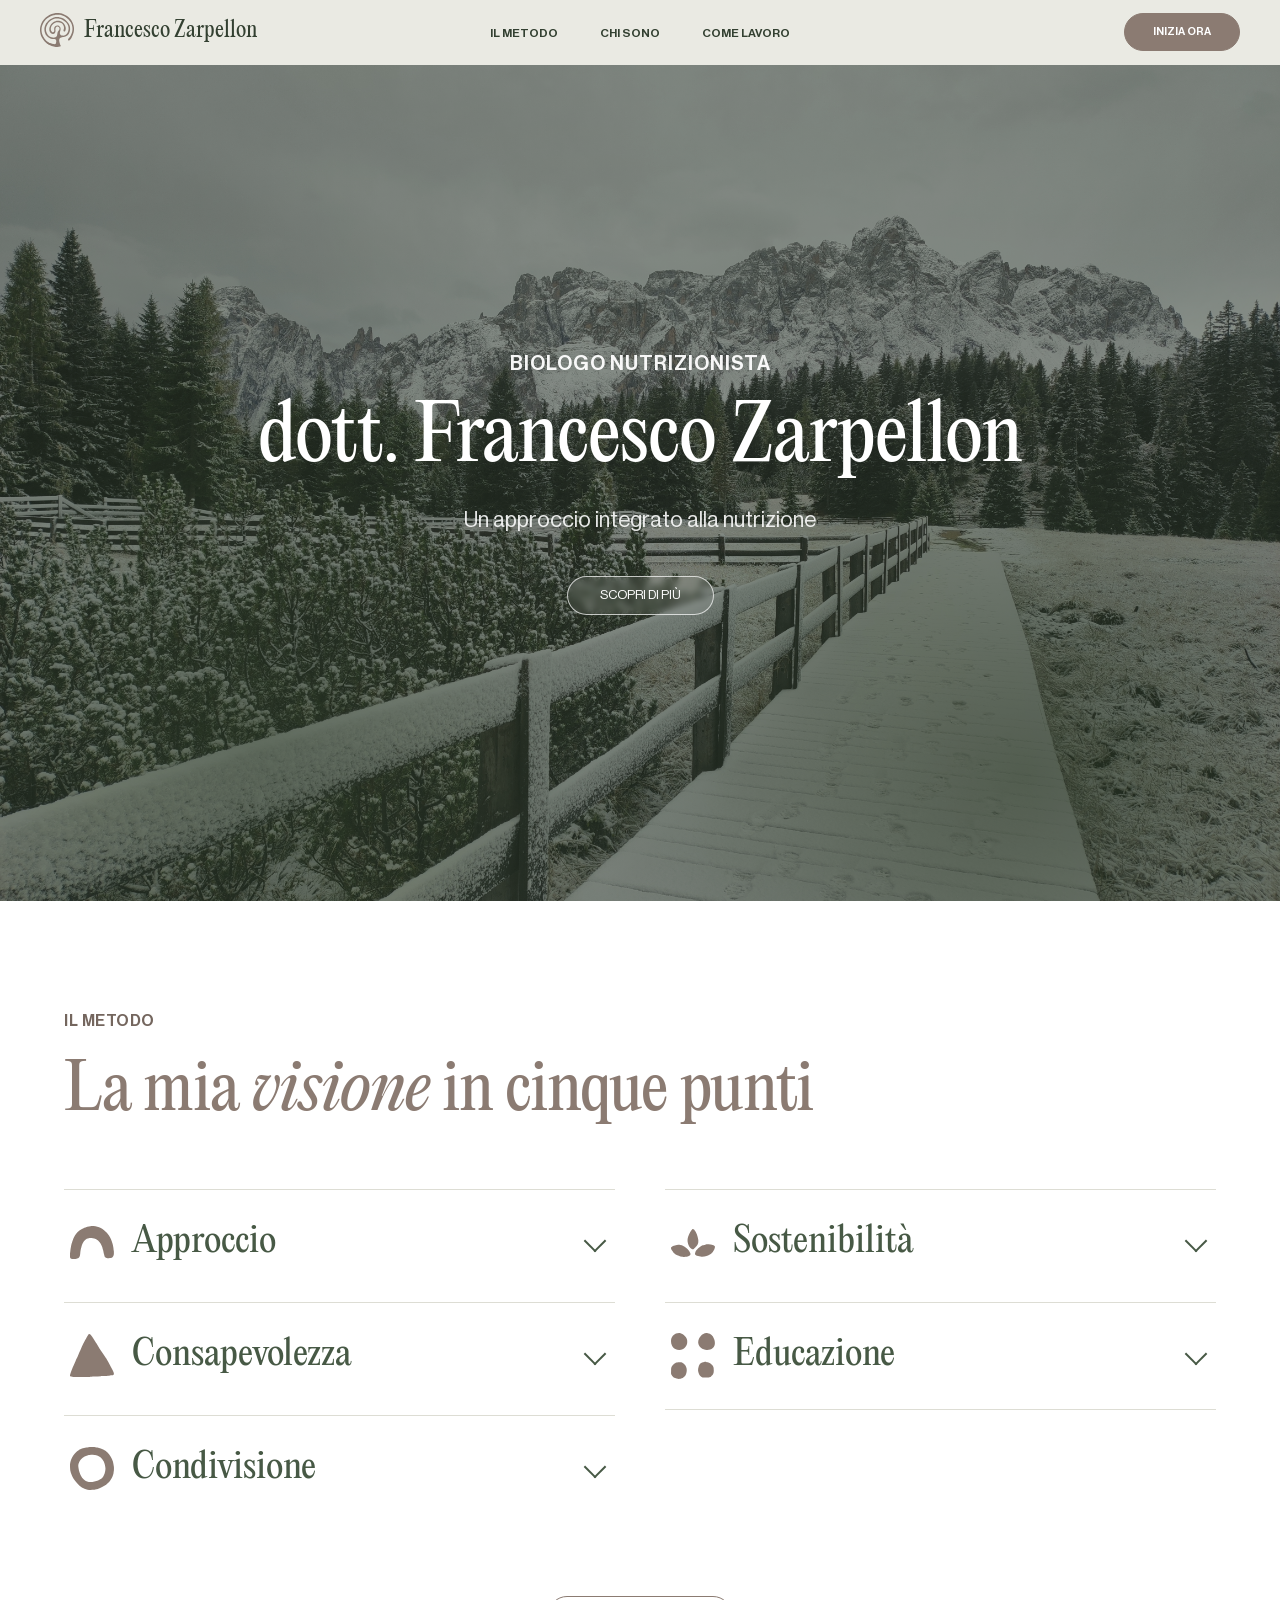
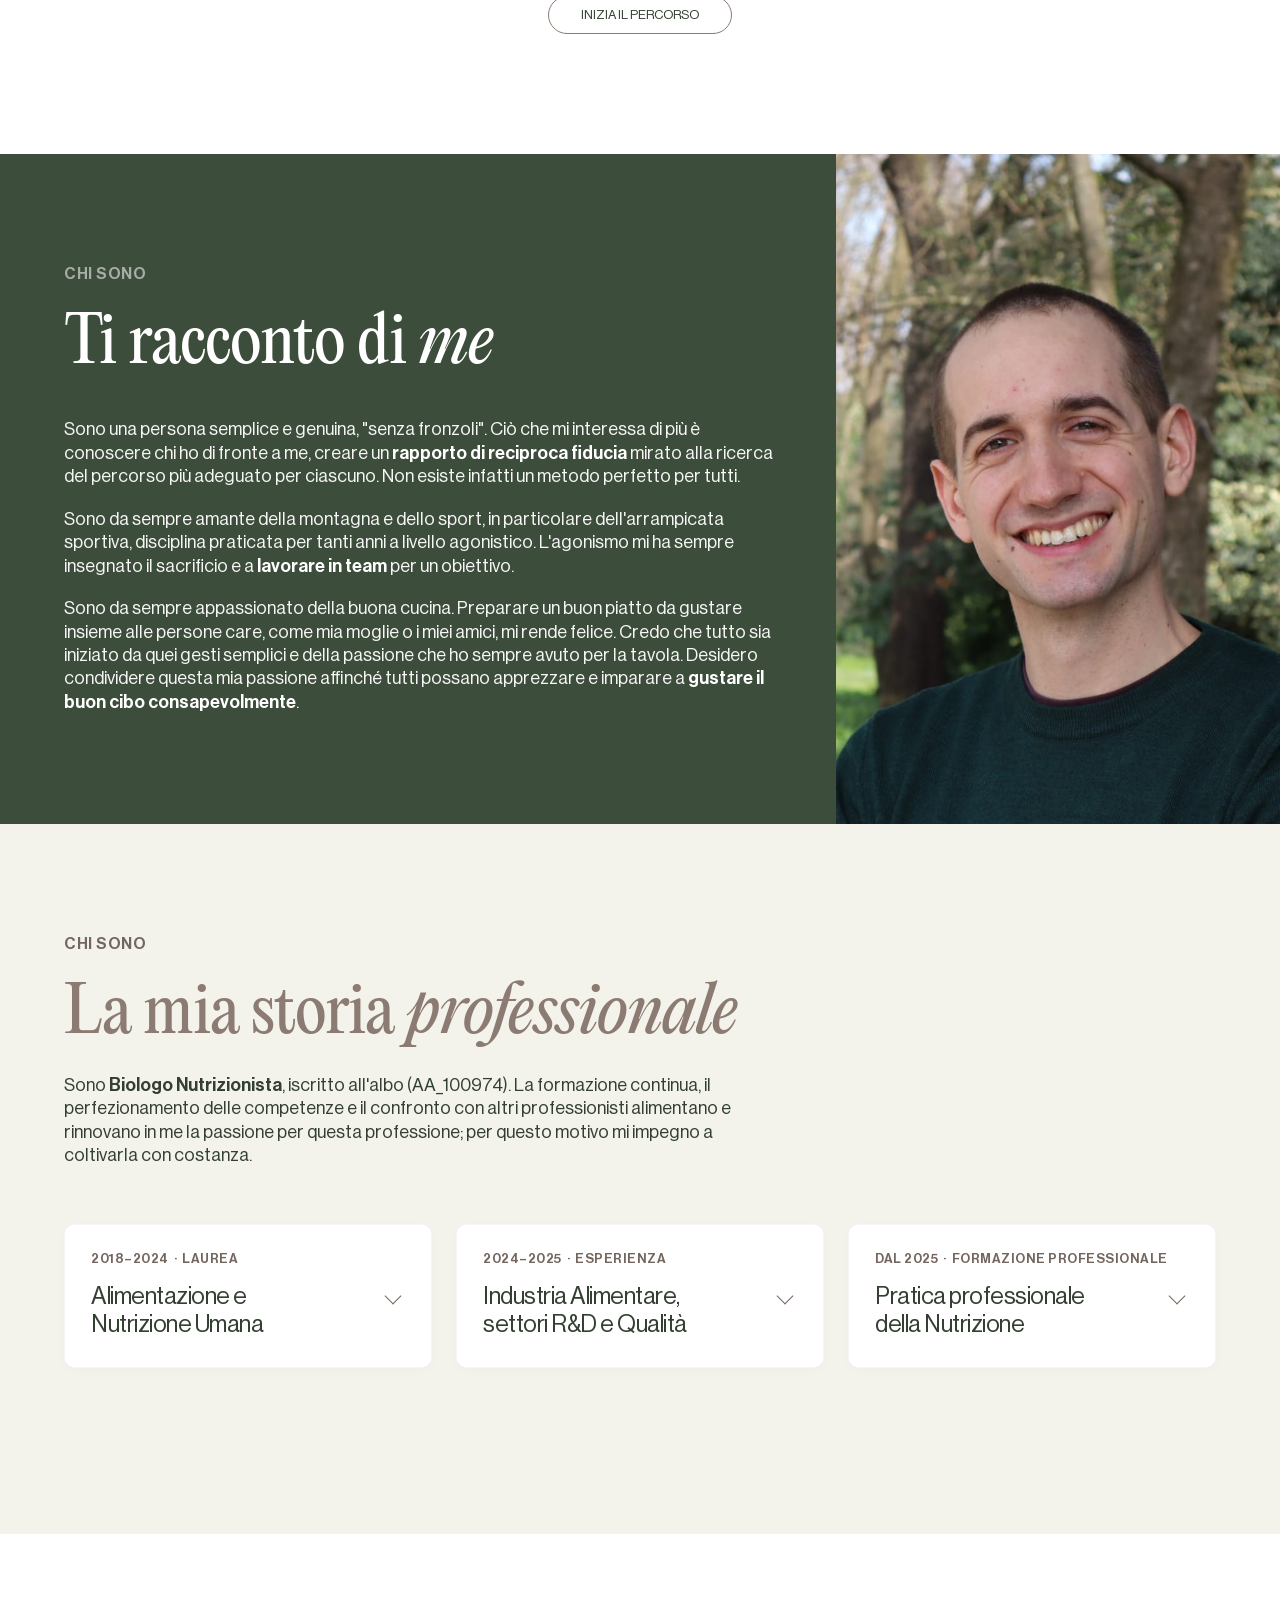
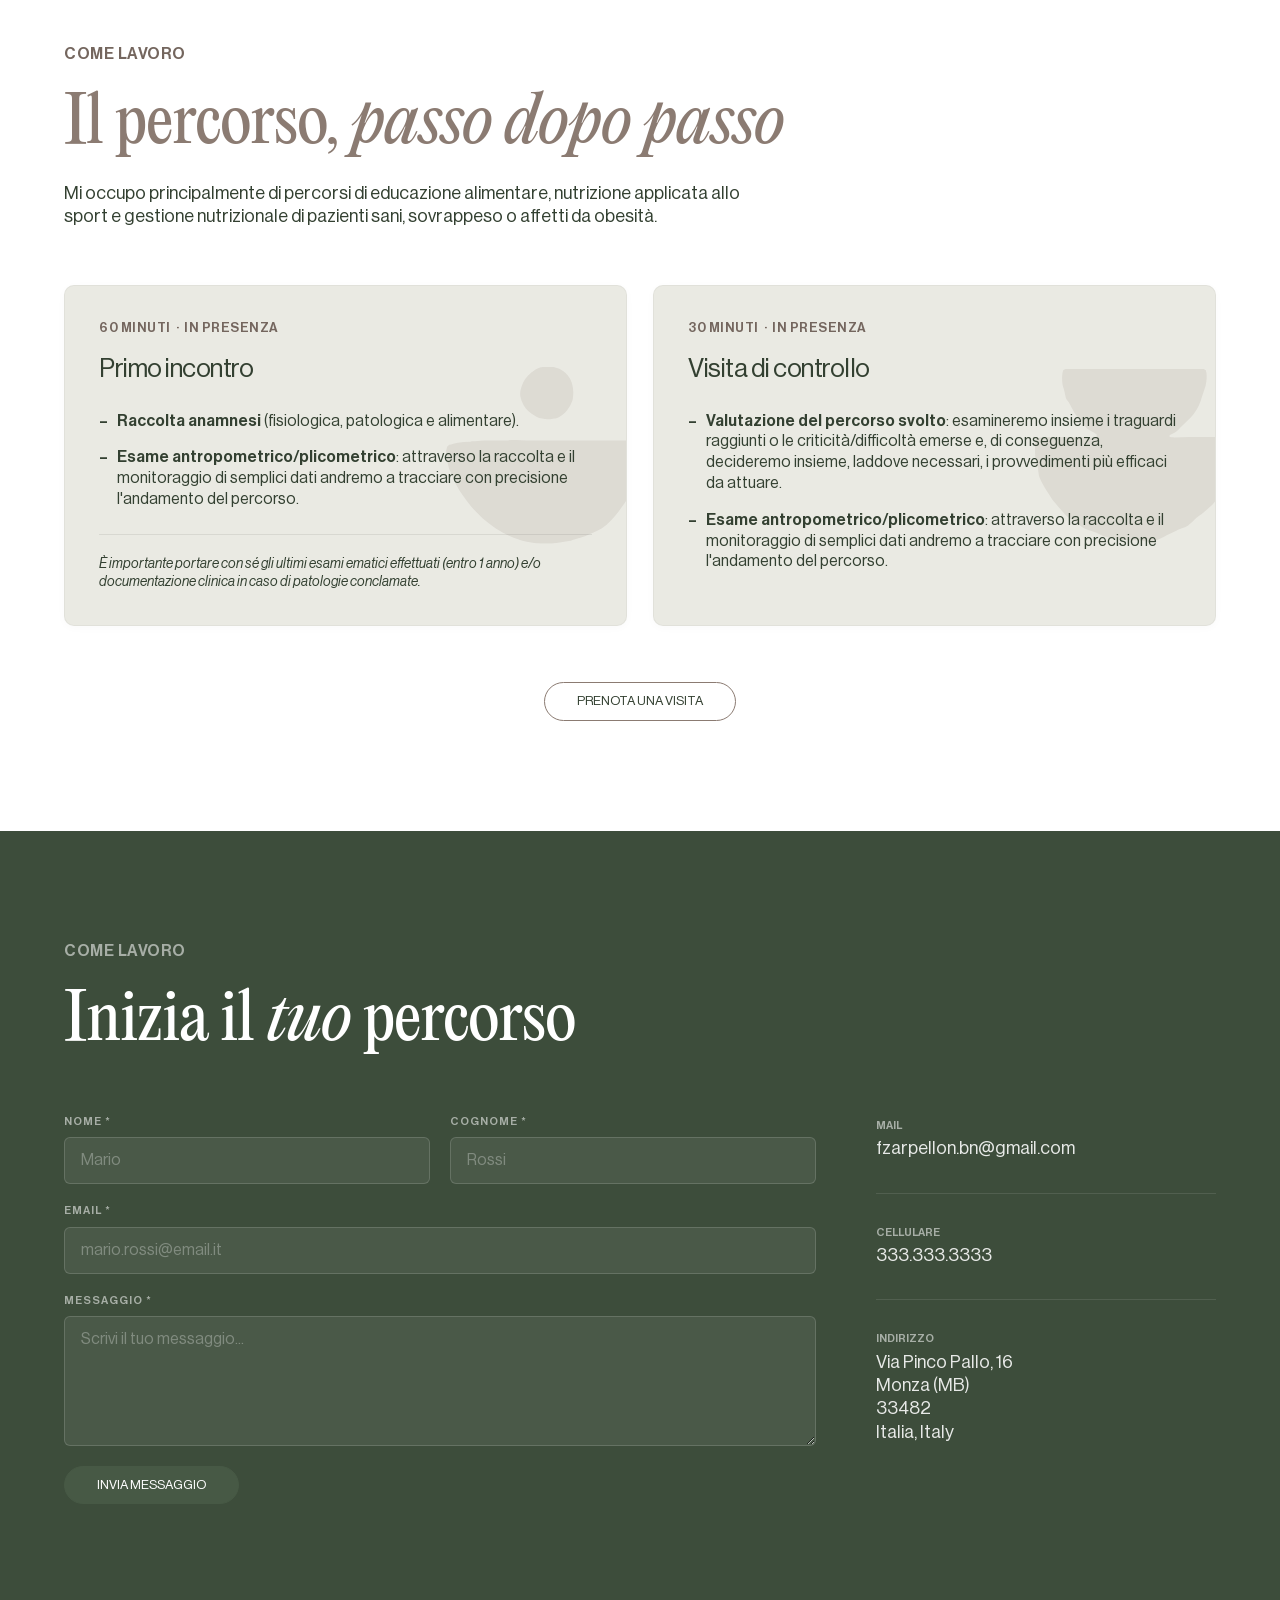
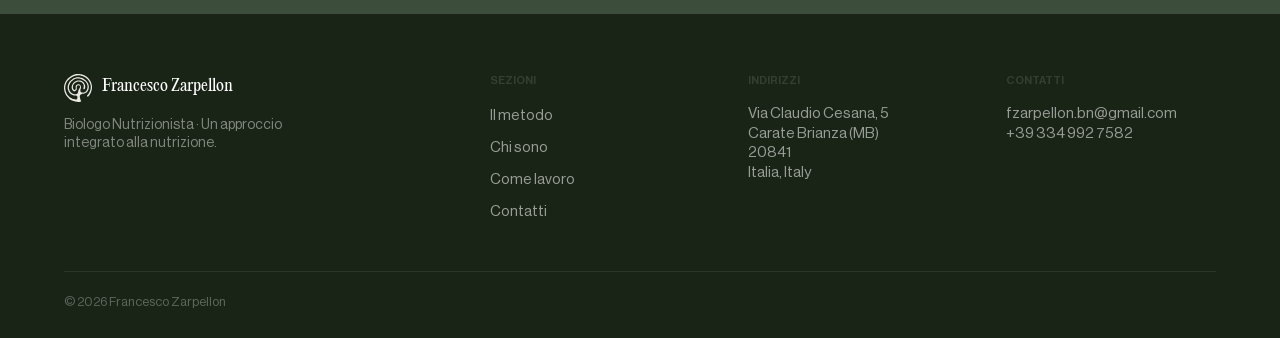
==== index.html @ 3908c5a4 "Add files via upload" ====
<!DOCTYPE html>
<html lang="it">
<head>
  <meta charset="UTF-8" />
  <meta name="viewport" content="width=device-width, initial-scale=1.0" />
  <title>Francesco Zarpellon – Biologo Nutrizionista</title>
  <link rel="stylesheet" href="style.css" />
</head>
<body>

  <!-- NAVBAR -->
  <nav id="navbar">
    <div class="nav-inner">
      <a href="#hero" class="nav-logo" aria-label="Homepage">
      <img src="icons/logo_taupe.svg" alt="Logo Francesco Zarpellon" class="logo-img">

      <span>Francesco Zarpellon</span>
    </a>

      <ul class="nav-links" role="list">
        <li><a href="#il-metodo">Il Metodo</a></li>
        <li><a href="#chi-sono-me">Chi Sono</a></li>
        <li><a href="#come-lavoro-percorso">Come Lavoro</a></li>
      </ul>

      <a href="#contatti" class="nav-cta">Inizia Ora</a>

      <button class="hamburger" id="hamburger" aria-label="Menu" aria-expanded="false">
        <span></span><span></span><span></span>
      </button>
    </div>
  </nav>

  <!-- MOBILE MENU -->
  <div class="nav-mobile" id="nav-mobile" role="navigation" aria-label="Menu mobile">
    <a href="#il-metodo">Il Metodo</a>
    <a href="#chi-sono-me">Chi Sono</a>
    <a href="#come-lavoro-percorso">Come Lavoro</a>
    <a href="#contatti" class="btn btn-filled">Inizia Ora</a>
  </div>

  <!-- HERO -->
  <section id="hero">
    <div class="hero-content">
      <span class="hero-label">Biologo Nutrizionista</span>
      <h1 class="hero-title">dott. Francesco Zarpellon</h1>
      <p class="hero-subtitle">
        Un approccio integrato alla nutrizione
      </p>
      <a href="#il-metodo" class="btn btn-outline-light">Scopri di più</a>
    </div>
  </section>

  <!-- IL METODO -->
  <section id="il-metodo">
    <div class="container">
      <div class="metodo-header fade-in">
        <span class="section-label">Il Metodo</span>
        <h2>La mia <em>visione</em> in cinque punti</h2>
      </div>

      <div class="metodo-list">

        <div class="metodo-item fade-in">
          <button type="button" class="metodo-toggle" aria-expanded="false">
            <span class="metodo-icon-wrap">
              <img src="icons/APPROCCIO.svg" alt="" class="metodo-icon" />
            </span>
            <span class="metodo-term">Approccio</span>
            <span class="chevron" aria-hidden="true"></span>
          </button>
          <div class="metodo-content">
            <p class="metodo-desc">
              Il mio approccio tende anzitutto alla conoscenza della persona nella sua interezza mediante un ascolto empatico. <strong>Ognuno di noi infatti è unico</strong>: le nostre abitudini alimentari sono frutto dell'interazione tra la nostra genetica e il contesto familiare, sociale e lavorativo in cui siamo inseriti. <strong>Un approccio olistico</strong>, dunque che considera la persona nella sua interezza, risulta, a mio parere, il più fruttuoso.
            </p>
          </div>
        </div>

        <div class="metodo-item fade-in">
          <button type="button" class="metodo-toggle" aria-expanded="false">
            <span class="metodo-icon-wrap">
              <img src="icons/CONSAPEVOLEZZA.svg" alt="" class="metodo-icon" />
            </span>
            <span class="metodo-term">Consapevolezza</span>
            <span class="chevron" aria-hidden="true"></span>
          </button>
          <div class="metodo-content">
            <p class="metodo-desc">
              È fondamentale acquisire piena consapevolezza della propria condizione, che non sempre appare immediatamente chiara o facilmente comprensibile. Riconoscere la tua <strong>reale necessità</strong> rappresenterà il primo passo indispensabile su cui costruire, assieme, un percorso personalizzato orientato al tuo benessere.
            </p>
          </div>
        </div>

        <div class="metodo-item fade-in">
          <button type="button" class="metodo-toggle" aria-expanded="false">
            <span class="metodo-icon-wrap">
              <img src="icons/CONDIVISIONE.svg" alt="" class="metodo-icon" />
            </span>
            <span class="metodo-term">Condivisione</span>
            <span class="chevron" aria-hidden="true"></span>
          </button>
          <div class="metodo-content">
            <p class="metodo-desc">
              Importante è condividere insieme i passi da intraprendere nel percorso al fine di raggiungere l'obiettivo, che non si misura ma si chiede pena o peso, ma sul raggiungimento di uno <strong>stato di equilibrio e di benessere generale</strong>. Si condivide insieme ogni singolo passo: soddisfazioni, critiche, insicurezze. Tale condivisione è fondamentale affinché il percorso possa essere un reale strumento di cambiamento.
            </p>
          </div>
        </div>

        <div class="metodo-item fade-in">
          <button type="button" class="metodo-toggle" aria-expanded="false">
            <span class="metodo-icon-wrap">
              <img src="icons/SOSTENIBILITA.svg" alt="" class="metodo-icon" />
            </span>
            <span class="metodo-term">Sostenibilità</span>
            <span class="chevron" aria-hidden="true"></span>
          </button>
          <div class="metodo-content">
            <p class="metodo-desc">
              Ogni persona ha la sua storia, la sua genetica, le sue attitudini e il suo contesto sociale. Per questa ragione ogni percorso di cambiamento, che inevitabilmente necessita di una certa dose di impegno, per poter essere <strong>durevole nel tempo</strong>, dev'essere "ad personam".
            </p>
          </div>
        </div>

        <div class="metodo-item fade-in">
          <button type="button" class="metodo-toggle" aria-expanded="false">
            <span class="metodo-icon-wrap">
              <img src="icons/EDUCAZIONE.svg" alt="" class="metodo-icon" />
            </span>
            <span class="metodo-term">Educazione</span>
            <span class="chevron" aria-hidden="true"></span>
          </button>
          <div class="metodo-content">
            <p class="metodo-desc">
              A mio avviso, l'aspetto più importante. L'obiettivo resta sempre quello di renderti <strong>autonomo e consapevole</strong> della tua alimentazione, di conferirti una conoscenza e una consapevolezza più ampia possibile degli alimenti. E permettermi di dire, anche di renderti contento di gustare del buon cibo a tavola coi tuoi cari, consapevole che non esistono cibi "buoni o cattivi", perché innanzi tutto <strong>mangiare è un piacere</strong>!
            </p>
          </div>
        </div>

      </div>

      <div class="metodo-cta fade-in">
        <a href="#contatti" class="btn btn-outline-dark">Inizia il percorso</a>
      </div>
    </div>
  </section>

  <!-- CHI SONO - TI RACCONTO DI ME -->
  <section id="chi-sono-me">
  <div class="container">
    <div class="chisono-grid">
      <div class="chisono-text fade-in">
        <span class="section-label section-label--light">Chi Sono</span>
        <h2 class="light">Ti racconto di <em>me</em></h2>
        <p>Sono una persona semplice e genuina, "senza fronzoli". Ciò che mi interessa di più è conoscere chi ho di fronte a me, creare un <strong>rapporto di reciproca fiducia</strong> mirato alla ricerca del percorso più adeguato per ciascuno. Non esiste infatti un metodo perfetto per tutti.</p>
        <p>Sono da sempre amante della montagna e dello sport, in particolare dell'arrampicata sportiva, disciplina praticata per tanti anni a livello agonistico. L'agonismo mi ha sempre insegnato il sacrificio e a <strong>lavorare in team</strong> per un obiettivo.</p>
        <p>Sono da sempre appassionato della buona cucina. Preparare un buon piatto da gustare insieme alle persone care, come mia moglie o i miei amici, mi rende felice. Credo che tutto sia iniziato da quei gesti semplici e della passione che ho sempre avuto per la tavola. Desidero condividere questa mia passione affinché tutti possano apprezzare e imparare a <strong>gustare il buon cibo consapevolmente</strong>.</p>
      </div>
      
      <div class="chisono-photo fade-in">
        <img src="images/profilo.jpeg" alt="Francesco Zarpellon">
      </div>
    </div>
  </div>
</section>


  <!-- CHI SONO - LA MIA STORIA PROFESSIONALE -->
  <section id="chi-sono-storia">
    <div class="container">
      <div class="storia-header fade-in">
        <span class="section-label">Chi Sono</span>
        <h2>La mia storia <em>professionale</em></h2>
      </div>
      <p class="storia-intro fade-in">
        Sono <strong>Biologo Nutrizionista</strong>, iscritto all'albo (AA_100974). La formazione continua, il perfezionamento delle competenze e il confronto con altri professionisti alimentano e rinnovano in me la passione per questa professione; per questo motivo mi impegno a coltivarla con costanza.
      </p>

      <div class="storia-cards">

        <div class="storia-card fade-in">
          <div class="card-period">2018–2024 &nbsp;·&nbsp; Laurea</div>
          <button type="button" class="card-toggle" aria-expanded="false">
            <span class="card-title">Alimentazione e<br>Nutrizione Umana</span>
            <span class="chevron" aria-hidden="true"></span>
          </button>
          <div class="card-content">
            <p class="card-body">Grazie al percorso universitario ho potuto approfondire la gestione e la cura di pazienti affetti da obesità severa, con un focus particolare sulla <strong>dieta chetogenica</strong> e sulla <strong>dieta mediterranea</strong>, maturando una solida base scientifica nel campo della nutrizione clinica.</p>
          </div>
        </div>

        <div class="storia-card fade-in">
          <div class="card-period">2024–2025 &nbsp;·&nbsp; Esperienza</div>
          <button type="button" class="card-toggle" aria-expanded="false">
            <span class="card-title">Industria Alimentare,<br>settori R&amp;D e Qualità</span>
            <span class="chevron" aria-hidden="true"></span>
          </button>
          <div class="card-content">
            <p class="card-body">Questa esperienza mi ha permesso di sviluppare <strong>competenze trasversali</strong> e <strong>soft skills</strong>, ma anche di realizzare quanto la <em>Nutrizione</em>, oggetto dei miei anni di studio, abbia suscitato in me un fascino che nessun'altra professione ha mai eguagliato.</p>
          </div>
        </div>

        <div class="storia-card fade-in">
          <div class="card-period">Dal 2025 &nbsp;·&nbsp; Formazione professionale</div>
          <button type="button" class="card-toggle" aria-expanded="false">
            <span class="card-title">Pratica professionale<br>della Nutrizione</span>
            <span class="chevron" aria-hidden="true"></span>
          </button>
          <div class="card-content">
            <p class="card-body">Per consolidare le mie conoscenze ho intrapreso uno stage formativo presso il <strong>centro medico <em>PerLa Cura</em></strong> (Brugherio) e, parallelamente, ho frequentato il <strong>33° corso della Scuola di Nutrizione Salernitana</strong>.</p>
          </div>
        </div>

      </div>

    </div>
  </section>


  <!-- COME LAVORO - IL PERCORSO -->
  <section id="come-lavoro-percorso">
    <div class="container">
      <div class="percorso-header fade-in">
        <span class="section-label">Come Lavoro</span>
        <h2>Il percorso, <em>passo dopo passo</em></h2>
      </div>
      <p class="percorso-intro fade-in">
        Mi occupo principalmente di percorsi di educazione alimentare, nutrizione applicata allo sport e gestione nutrizionale di pazienti sani, sovrappeso o affetti da obesità.
      </p>

      <div class="percorso-cards">

        <div class="percorso-card fade-in">
          <img src="icons/PRIMO INCONTRO.svg" alt="" class="percorso-shape" aria-hidden="true" />
          <div class="percorso-card-label">60 Minuti &nbsp;·&nbsp; In presenza</div>
          <h3>Primo incontro</h3>
          <ul>
            <li><strong>Raccolta anamnesi</strong> (fisiologica, patologica e alimentare).</li>
            <li><strong>Esame antropometrico/plicometrico</strong>: attraverso la raccolta e il monitoraggio di semplici dati andremo a tracciare con precisione l'andamento del percorso.</li>
          </ul>
          <p class="card-note">
            È importante portare con sé gli ultimi esami ematici effettuati (entro 1 anno) e/o documentazione clinica in caso di patologie conclamate.
          </p>
        </div>

        <div class="percorso-card fade-in">
          <img src="icons/VISITA DI CONTROLLO.svg" alt="" class="percorso-shape" aria-hidden="true" />
          <div class="percorso-card-label">30 Minuti &nbsp;·&nbsp; In presenza</div>
          <h3>Visita di controllo</h3>
          <ul>
            <li><strong>Valutazione del percorso svolto</strong>: esamineremo insieme i traguardi raggiunti o le criticità/difficoltà emerse e, di conseguenza, decideremo insieme, laddove necessari, i provvedimenti più efficaci da attuare.</li>
            <li><strong>Esame antropometrico/plicometrico</strong>: attraverso la raccolta e il monitoraggio di semplici dati andremo a tracciare con precisione l'andamento del percorso.</li>
          </ul>
        </div>

      </div>

      <div class="percorso-cta fade-in">
        <a href="#contatti" class="btn btn-outline-dark">Prenota una visita</a>
      </div>
    </div>
  </section>


  <!-- COME LAVORO - INIZIA IL TUO PERCORSO -->
  <section id="contatti">
    <div class="container">
      <div class="contatti-header fade-in">
        <span class="section-label section-label--light">Come Lavoro</span>
        <h2 class="light">Inizia il <em>tuo</em> percorso</h2>
      </div>

      <div class="contatti-grid">

        <!-- Form -->
        <div class="fade-in">
          <form id="contact-form" novalidate>
            <div class="form-row">
              <div class="form-group">
                <label for="nome">Nome *</label>
                <input type="text" id="nome" name="nome" placeholder="Mario" required />
              </div>
              <div class="form-group">
                <label for="cognome">Cognome *</label>
                <input type="text" id="cognome" name="cognome" placeholder="Rossi" required />
              </div>
            </div>
            <div class="form-group">
              <label for="email">Email *</label>
              <input type="email" id="email" name="email" placeholder="mario.rossi@email.it" required />
            </div>
            <div class="form-group">
              <label for="messaggio">Messaggio *</label>
              <textarea id="messaggio" name="messaggio" placeholder="Scrivi il tuo messaggio..." required></textarea>
            </div>
            <button type="submit" class="btn btn-green-light">Invia messaggio</button>
            <div class="form-feedback" id="form-feedback" role="alert" aria-live="polite"></div>
          </form>
        </div>

        <!-- Contact info -->
        <div class="contatti-info fade-in">
          <div class="contact-item">
            <span class="contact-label">Mail</span>
            <a href="mailto:fzarpellon.bn@gmail.com" class="contact-value">fzarpellon.bn@gmail.com</a>
          </div>
          <div class="contact-item">
            <span class="contact-label">Cellulare</span>
            <a href="tel:+39333333333" class="contact-value">333.333.3333</a>
          </div>
          <div class="contact-item">
            <span class="contact-label">Indirizzo</span>
            <span class="contact-value">
              Via Pinco Pallo, 16<br>
              Monza (MB)<br>
              33482<br>
              Italia, Italy
            </span>
          </div>
        </div>

      </div>
    </div>
  </section>


  <!-- FOOTER -->
  <footer>
    <div class="container">
      <div class="footer-grid">

        <div class="footer-brand">
          <div class="footer-logo">
            <img src="icons/logo_cream.svg" alt="Logo Francesco Zarpellon" class="logo-img-footer">
            <span>Francesco Zarpellon</span>
          </div>
          <p class="footer-tagline">Biologo Nutrizionista · Un approccio integrato alla nutrizione.</p>
        </div>

        <div class="footer-col">
          <h4>Sezioni</h4>
          <ul>
            <li><a href="#il-metodo">Il metodo</a></li>
            <li><a href="#chi-sono-me">Chi sono</a></li>
            <li><a href="#come-lavoro-percorso">Come lavoro</a></li>
            <li><a href="#contatti">Contatti</a></li>
          </ul>
        </div>

        <div class="footer-col">
          <h4>Indirizzi</h4>
          <p>Via Claudio Cesana, 5<br>Carate Brianza (MB)<br>20841<br>Italia, Italy</p>
        </div>

        <div class="footer-col">
          <h4>Contatti</h4>
          <p>
            <a href="mailto:fzarpellon.bn@gmail.com">fzarpellon.bn@gmail.com</a><br>
            +39 334 992 7582
          </p>
        </div>

      </div>

      <div class="footer-bottom">
        <p>&copy; 2026 Francesco Zarpellon</p>
      </div>
    </div>
  </footer>

  <script src="script.js"></script>
</body>
</html>
---- style.css ----
/* RESET E VARIABILI */
*, *::before, *::after { box-sizing: border-box; margin: 0; padding: 0; }

/* FONT */

/* PP Editorial New */
@font-face {
  font-family: 'PP Editorial New';
  src: url('fonts/PPEditorial New Regular.woff2') format('woff2');
  font-weight: 400;
  font-style: normal;
  font-display: swap;
}
@font-face {
  font-family: 'PP Editorial New';
  src: url('fonts/PPEditorial New Italic.woff2') format('woff2');
  font-weight: 400;
  font-style: italic;
  font-display: swap;
}

/* Haas Grot Disp */
@font-face {
  font-family: 'Haas Grot';
  src: url('fonts/Haas Grot Disp 45 Light.woff2') format('woff2');
  font-weight: 300;
  font-style: normal;
  font-display: swap;
}
@font-face {
  font-family: 'Haas Grot';
  src: url('fonts/Haas Grot Disp 46 Light Italic.woff2') format('woff2');
  font-weight: 300;
  font-style: italic;
  font-display: swap;
}
@font-face {
  font-family: 'Haas Grot';
  src: url('fonts/Haas Grot Disp 55 Roman.woff2') format('woff2');
  font-weight: 400;
  font-style: normal;
  font-display: swap;
}
@font-face {
  font-family: 'Haas Grot';
  src: url('fonts/Haas Grot Disp 56 Italic.woff2') format('woff2');
  font-weight: 400;
  font-style: italic;
  font-display: swap;
}
@font-face {
  font-family: 'Haas Grot';
  src: url('fonts/Haas Grot Disp 65 Medium.woff2') format('woff2');
  font-weight: 500;
  font-style: normal;
  font-display: swap;
}
@font-face {
  font-family: 'Haas Grot';
  src: url('fonts/Haas Grot Disp 66 Medium Italic.woff2') format('woff2');
  font-weight: 500;
  font-style: italic;
  font-display: swap;
}

/* BLOCCO VARIABILI */
:root {
  /* Colori */
  --cream:       #EAEAE3;
  --cream-light: #F3F3EC;
  --cream-dark:  #DDDDD4;
  --taupe:       #8B7B72;
  --taupe-dark:  #74665E;
  --green:       #3D4D3B;
  --green-dark:  #334031;
  --green-light: #475945;

  /* Derivati */
  --white: #ffffff;
  --text: var(--green-dark);
  --text-muted: var(--taupe);
  --text-light: var(--taupe-dark);
  --border: var(--cream-dark);
  --radius: 6px;
  --radius-pill: 999px;
  --transition: 0.28s ease;
  
  /* FONT AGGIORNATI LOCALI */
  --serif: 'PP Editorial New', Georgia, serif;
  --sans: 'Haas Grot', Helvetica, Arial, sans-serif;
}

html { scroll-behavior: smooth; } /* La pagina scrolla dolcemente invece di saltare di scatto */

body {
  font-family: var(--sans);
  font-weight: 400; 
  color: var(--text);
  background: var(--cream);
  line-height: 1.3;
  font-size: 17px; 
  -webkit-font-smoothing: antialiased; /* Rende i font più puliti su Mac/iPhone */
}

strong, b {
  font-weight: 500; /* Richiama il Haas Grot 65 Medium */
}

img { display: block; max-width: 100%; }
a   { color: inherit; text-decoration: none; }
ul  { list-style: none; }
button { font-family: inherit; }

/* ETICHETTA SEZIONE */
.section-label {
  display: block;
  font-size: 16px; 
  font-weight: 500;
  letter-spacing: 0.5px; /* Kerning diminuito da 1.5px */
  text-transform: uppercase;
  color: var(--text-light);
  margin-bottom: 18px;
}
.section-label--light { color: rgba(255,255,255,0.55); }

h2 {
  font-family: var(--serif);
  font-size: clamp(2.8rem, 5vw, 4.5rem); /* Dimensione fluida e responsive */
  font-weight: 400;
  line-height: 1.3;
  color: var(--taupe);
  letter-spacing: -1px;
}
h2 em { font-style: italic; font-weight: 400; }
h2.light, h2.light em { color: var(--white); } /* cambia il colore in bianco (per le sezioni scure) */

h3 {
  font-family: var(--serif);
  font-size: 1.8rem;
  font-weight: 400;
}

p { margin-bottom: 1rem; }
p:last-child { margin-bottom: 0; }

/* BUTTONS */
.btn {
  display: inline-block;
  padding: 10px 32px; 
  font-family: var(--sans);
  font-size: 13px; 
  font-weight: 400; 
  letter-spacing: 0; 
  text-transform: uppercase;
  cursor: pointer;
  border-radius: var(--radius-pill);
  transition: background var(--transition), color var(--transition),
              border-color var(--transition), transform var(--transition),
              box-shadow var(--transition);
  border: 1px solid transparent;
  white-space: nowrap;
}

.btn-outline-light {
  background: rgba(255,255,255,0.08);
  color: var(--white);
  border-color: rgba(255,255,255,0.7);
  backdrop-filter: blur(3px);
}
.btn-outline-light:hover {
  background: var(--white);
  color: var(--green-dark);
  transform: translateY(-2px);
  box-shadow: 0 8px 22px rgba(0,0,0,0.3);
}

.btn-outline-dark {
  background: transparent;
  color: var(--text);
  border-color: var(--taupe);
}
.btn-outline-dark:hover {
  background: var(--taupe);
  color: var(--white);
  transform: translateY(-2px);
  box-shadow: 0 6px 18px rgba(138,115,85,0.3);
}

.btn-filled {
  background: var(--taupe);
  color: var(--white);
  border-color: var(--taupe);
}
.btn-filled:hover {
  background: var(--taupe-dark);
  border-color: var(--taupe-dark);
  transform: translateY(-2px);
  box-shadow: 0 6px 18px rgba(138,115,85,0.35);
}

.btn-green-light {
  background: var(--green-light);
  color: var(--white);
  border-color: var(--green-light);
}
.btn-green-light:hover {
  background: var(--dark-green);
  border-color: var(--dark-green);
  transform: translateY(-2px);
  box-shadow: 0 6px 18px rgba(37,51,38,0.4);
}

/* LAYOUT */
.container {
  max-width: 1200px; /* Aumentato da 1000px per restringere i margini laterali */
  margin: 0 auto;
  padding: 0 24px; /* Diminuito da 32px per avere meno margine anche su schermi più piccoli */
}

section { overflow: hidden; }
.center-x { text-align: center; }

/* FADE ANIMATION */
.fade-in {
  opacity: 0;
  transform: translateY(28px);
  transition: opacity 0.7s ease, transform 0.7s ease;
}
.fade-in.visible {
  opacity: 1;
  transform: translateY(0);
}

/* NAVBAR – on cream background */
#navbar {
  position: sticky;
  top: 0;
  z-index: 1000;
  background: var(--cream);
  transition: background var(--transition), box-shadow var(--transition);
  padding: 0 32px;
  border-bottom: 1px solid transparent;
}
#navbar.scrolled {
  background: rgba(234, 234, 227, 0.75); 

  backdrop-filter: blur(16px);
  -webkit-backdrop-filter: blur(16px); /* Fondamentale per farlo funzionare su Safari/iPhone */
  box-shadow: 0 4px 24px rgba(0, 0, 0, 0.06);
  
}

.nav-inner {
  max-width: 1200px; /* Deve essere identico al max-width di .container */
  margin: 0 auto;
  height: 64px;
  display: flex;
  align-items: center;
  justify-content: space-between;
  position: relative;
}

/* Ricordati di aggiornare anche il menu mobile, altrimenti si crea uno stacco */
.nav-mobile {
  display: none;
  position: fixed;
  top: 64px; 
  left: 0; right: 0;
  background: var(--cream);
  padding: 28px 32px 36px;
  flex-direction: column;
  gap: 20px;
  z-index: 999;
  box-shadow: 0 6px 18px rgba(0,0,0,0.08);
}

/* Logo */
.nav-logo {
  display: flex;
  align-items: center;
  gap: 10px;
  color: var(--text);
  transition: opacity var(--transition);
}
.nav-logo:hover { opacity: 0.75; }

.nav-logo .logo-img {
  height: 34px;
  width: auto;
  flex-shrink: 0;
  transform: translateY(-2px); 
}

.nav-logo span {
  font-family: var(--serif); 
  font-size: 1.3rem; 
  font-weight: 400; 
  letter-spacing: 0; 
  color: var(--text);
}

/* Nav links */
.nav-links {
  display: flex;
  align-items: center;
  gap: 42px;
  position: absolute; 
  left: 50%;          
  transform: translateX(-50%); 
}

.nav-links a {
  font-size: 12px;
  font-weight: 500;
  letter-spacing: 0; /* Kerning zero nella navbar */
  text-transform: uppercase;
  color: var(--text);
  position: relative;
  padding-bottom: 4px;
  transition: color var(--transition);
}
.nav-links a::after {
  content: '';
  position: absolute;
  bottom: 0; left: 0;
  width: 0; height: 1.5px;
  background: var(--green-light);
  transition: width var(--transition);
}
.nav-links a:hover,
.nav-links a.active { color: var(--green-light); }
.nav-links a:hover::after,
.nav-links a.active::after { width: 100%; }

/* Nav CTA */
.nav-cta {
  font-size: 11px;
  font-weight: 500;
  letter-spacing: 0; 
  text-transform: uppercase;
  color: var(--white);
  background: var(--taupe);
  padding: 11px 28px;
  border-radius: var(--radius-pill);
  border: 1px solid var(--taupe);
  transition: background var(--transition), transform var(--transition),
              box-shadow var(--transition);
}
.nav-cta:hover {
  background: var(--taupe-dark);
  border-color: var(--taupe-dark);
  transform: translateY(-1px);
  box-shadow: 0 4px 14px rgba(138,115,85,0.35);
}

/* Hamburger */
.hamburger {
  display: none;
  flex-direction: column;
  justify-content: center;
  gap: 5px;
  width: 30px; height: 30px;
  background: none;
  border: none;
  cursor: pointer;
  padding: 0;
}
.hamburger span {
  display: block;
  width: 100%; height: 2px;
  background: var(--text);
  border-radius: 2px;
  transition: transform var(--transition), opacity var(--transition);
}
.hamburger.open span:nth-child(1) { transform: translateY(7px) rotate(45deg); }
.hamburger.open span:nth-child(2) { opacity: 0; }
.hamburger.open span:nth-child(3) { transform: translateY(-7px) rotate(-45deg); }

/* Mobile menu */
.nav-mobile {
  display: none;
  position: fixed;
  top: 64px; left: 0; right: 0;
  background: var(--cream);
  padding: 28px 32px 36px;
  flex-direction: column;
  gap: 20px;
  z-index: 999;
  box-shadow: 0 6px 18px rgba(0,0,0,0.08);
}
.nav-mobile.open { display: flex; }
.nav-mobile a {
  font-size: 13px;
  font-weight: 500;
  letter-spacing: 0; 
  text-transform: uppercase;
  color: var(--text);
  padding: 10px 0;
  border-bottom: 1px solid rgba(0,0,0,0.08);
  transition: color var(--transition);
}
.nav-mobile a:hover { color: var(--green-light); }
.nav-mobile .btn { align-self: flex-start; margin-top: 8px;  padding: 12px 28px;}

/* HERO */
#hero {
  position: relative;
  min-height: calc(100vh - 64px);
  display: flex;
  align-items: center;
  justify-content: center;
  text-align: center;
  background-image: url('images/sfondo.jpg');
  background-size: cover;
  background-position: center;
  overflow: hidden;
}
#hero::before {
  content: '';
  position: absolute;
  inset: 0;
  background:
    radial-gradient(ellipse 80% 50% at 50% 20%, rgba(255,255,255,0.12) 0%, transparent 60%),
    radial-gradient(ellipse 50% 70% at 20% 80%, rgba(40,60,30,0.4) 0%, transparent 70%),
    radial-gradient(ellipse 50% 60% at 80% 85%, rgba(30,45,20,0.5) 0%, transparent 70%);
  z-index: 1;
}
#hero::after {
  content: '';
  position: absolute;
  inset: 0;
  background: rgba(51, 64, 49, 0.5); 
  z-index: 1;
}

.hero-content {
  position: relative;
  z-index: 2;
  padding: 0 24px;
  max-width: 1200px; /* Deve essere identico al max-width di .container */
}

.hero-label {
  display: block;
  font-size: 20px; 
  font-weight: 500;
  letter-spacing: 1px;
  text-transform: uppercase;
  color: var(--white);
  margin-bottom: 22px;
  opacity: 0.95;
}

.hero-title {
  font-family: var(--serif);
  font-size: clamp(3.5rem, 6vw, 6rem);
  font-weight: 400;
  color: var(--white);
  line-height: 1.05;
  margin-bottom: 26px;
  letter-spacing: -1px;
  white-space: nowrap; 
}
.hero-subtitle {
  max-width: 680px; /* Allargato da 520px per dare respiro al testo più grande */
  margin: 0 auto 42px;
  font-size: 22px; /* Ingrandito da 16px */
  font-weight: 400;
  line-height: 1.3; /* Ridotto leggermente (era 1.75) per bilanciare la nuova grandezza */
  color: rgba(255,255,255,0.88);
}

/*IL METODO */
#il-metodo {
  background: var(--white);
  padding: 110px 0 120px;
}
.metodo-header {
  margin-bottom: 56px;
}

.metodo-list {
  display: block; /* Rimuove la griglia */
  column-count: 2; /* Crea due colonne verticali e indipendenti */
  column-gap: 50px;
}

.metodo-item {
  display: inline-block; /* Previene che un blocco si spezzi a metà tra le due colonne */
  width: 100%;
  border-top: 1px solid var(--border);
  transition: border-color var(--transition);
}

.metodo-item:last-child {
  width: 100%;
  margin: 0;
  border-bottom: 1px solid var(--border);
}

.metodo-item:hover { border-top-color: var(--green-light-light); }

.metodo-toggle {
  width: 100%;
  display: grid;
  grid-template-columns: 44px 1fr auto;
  align-items: center;
  gap: 18px;
  padding: 30px 6px;
  background: none;
  border: none;
  cursor: pointer;
  text-align: left;
  color: var(--green-light);
  transition: color var(--transition);
}
.metodo-toggle:hover { color: var(--dark-green); }

.metodo-icon-wrap {
  width: 44px;
  height: 44px;
  display: flex;
  align-items: center;
  justify-content: center;
  flex-shrink: 0;
  background: transparent;
  border-radius: 4px;
}
.metodo-icon .metodo-icon {
  max-width: 100%;
  max-height: 100%;
  object-fit: contain;
}
.metodo-item:hover .metodo-icon { transform: scale(1.05); }

.metodo-term {
  font-family: var(--serif);
  font-size: 2.2rem; 
  font-weight: 400;
  line-height: 1.3;
  color: inherit;
}

.chevron {
  flex-shrink: 0;
  width: 16px; height: 16px;
  border-right: 2px solid currentColor;
  border-bottom: 2px solid currentColor;
  transform: rotate(45deg);
  transition: transform 0.35s ease;
  margin-right: 6px;
  margin-top: -4px;
}
.metodo-item.open .chevron,
.storia-card.open .chevron {
  transform: rotate(-135deg);
  margin-top: 4px;
}

.metodo-content {
  max-height: 0;
  overflow: hidden;
  transition: max-height 0.45s ease, padding 0.3s ease, opacity 0.3s ease;
  opacity: 0;
}
.metodo-item.open .metodo-content {
  max-height: 800px;
  padding-bottom: 30px;
  opacity: 1;
}

.metodo-desc {
  font-size: 16px; 
  line-height: 1.3;
  color: var(--text); /* Green Dark su chiaro */
  padding: 0 6px 0 68px; 
}
.metodo-desc strong { color: var(--text); font-weight: 500; }

.metodo-cta {
  margin-top: 68px;
  text-align: center;
}

/* CHI SONO – Ti racconto di me */
#chi-sono-me {
  background: var(--green);
  padding: 110px 0;
}
.chisono-grid {
  display: grid;
  grid-template-columns: 1.2fr 380px; /* Foto ristretta da 440px a 380px */
  gap: 60px; /* Distanza ridotta da 80px a 60px */
  align-items: center;
}

.chisono-text h2 { margin-bottom: 32px; color: var(--white); }
.chisono-text h2 em { color: var(--white); }
.chisono-text .section-label { color: rgba(255,255,255,0.55); }
.chisono-text p {
  font-size: 18px; /* Grande per massima leggibilità editoriale */
  line-height: 1.3;
  color: rgba(255,255,255,0.95); /* Bianco su scuro */
  margin-bottom: 1.2rem;
}
.chisono-text p:last-child { margin-bottom: 0; }
.chisono-text p strong { color: var(--white); font-weight: 500; }

.chisono-photo {
  position: relative;
}
.chisono-photo img,
.photo-placeholder {
  width: 100%;
  aspect-ratio: 4/5;
  object-fit: cover;
  border-radius: 4px;
  display: block;
}
.photo-placeholder {
  background: linear-gradient(145deg, #4a5c38, #2a3f22);
  display: flex;
  align-items: center;
  justify-content: center;
}
.photo-placeholder span {
  font-size: 13px;
  color: rgba(255,255,255,0.4);
  letter-spacing: 1px;
}

/* CHI SONO – La mia storia professionale (accordion cards) */
#chi-sono-storia {
  background: var(--cream-light);
  padding: 110px 0;
}

.full-width-section-hack {
  width: 100vw; /* Larghezza pari al 100% della finestra del browser */
  position: relative;
  left: 50%;
  right: 50%;
  margin-left: -50vw; /* Sposta a sinistra di metà della larghezza del browser */
  margin-right: -50vw; /* Sposta a destra di metà della larghezza del browser */
  
  /* Se il tuo container ha già un padding verticale, puoi toglierlo da qui.
     Se no, usa un padding interno per dare aria ai contenuti */
  padding-top: 60px; 
  padding-bottom: 60px;
}

.storia-header { margin-bottom: 18px; }
.storia-intro {
  max-width: 700px; 
  font-size: 18px; 
  color: var(--text); 
  line-height: 1.3;
  margin-bottom: 56px;
}
.storia-intro strong { color: var(--text); font-weight: 500; }

.storia-cards {
  display: grid;
  grid-template-columns: repeat(3, 1fr);
  gap: 24px;
  margin-bottom: 56px;
  align-items: start;
}
.storia-card {
  background: var(--white);
  border-radius: 10px;
  padding: 26px 26px 8px;
  border: 1px solid rgba(0,0,0,0.04);
  box-shadow: 0 2px 10px rgba(0,0,0,0.025);
  transition: transform var(--transition), box-shadow var(--transition);
}
.storia-card:hover {
  transform: translateY(-3px);
  box-shadow: 0 10px 28px rgba(42,53,32,0.09);
}

.card-period {
  font-size: 13px; 
  font-weight: 500;
  letter-spacing: 0.5px; 
  text-transform: uppercase;
  color: var(--text-light);
  margin-bottom: 14px;
}

.card-toggle {
  width: 100%;
  display: flex;
  align-items: flex-start;
  justify-content: space-between;
  gap: 14px;
  padding: 0 0 20px;
  background: none;
  border: none;
  cursor: pointer;
  text-align: left;
  color: var(--text);
  transition: color var(--transition);
}
.card-toggle:hover { color: var(--green-light); }
.card-toggle .card-title {
  font-family: var(--sans); 
  font-size: 24px; 
  font-weight: 400; 
  line-height: 1.2;
  color: inherit;
  letter-spacing: -0.5px; 
}
.card-toggle .chevron {
  width: 12px; height: 12px;
  margin-top: 8px;
  border-width: 1.8px;
  color: var(--text-light);
}

.card-content {
  max-height: 0;
  overflow: hidden;
  transition: max-height 0.45s ease, padding 0.3s ease, opacity 0.3s ease;
  opacity: 0;
}
.storia-card.open .card-content {
  max-height: 600px;
  padding-bottom: 22px;
  opacity: 1;
}
.card-body {
  font-size: 15px; 
  color: var(--text); /* Green Dark su chiaro */
  line-height: 1.3;
}
.card-body strong { color: var(--text); font-weight: 500; }
.card-body em { color: var(--green-light); font-style: italic; }

.storia-cta { text-align: center; }

/* COME LAVORO – Il percorso */
#come-lavoro-percorso {
  background: var(--white);
  padding: 110px 0;
}
.percorso-header { margin-bottom: 16px; }
.percorso-intro {
  max-width: 700px; 
  font-size: 18px; 
  color: var(--text); 
  line-height: 1.3;
  margin-bottom: 56px;
}

.percorso-cards {
  display: grid;
  grid-template-columns: 1fr 1fr;
  gap: 26px;
  margin-bottom: 56px;
}
.percorso-card {
  position: relative;
  background: var(--cream);
  border: 1px solid rgba(0,0,0,0.04);
  border-radius: 10px;
  padding: 34px 34px;
  box-shadow: 0 2px 10px rgba(0,0,0,0.025);
  overflow: hidden;
  transition: transform var(--transition), box-shadow var(--transition);
}
.percorso-card:hover {
  transform: translateY(-3px);
  box-shadow: 0 10px 28px rgba(42,53,32,0.09);
}

.percorso-shape {
  position: absolute;
  top: 50%;
  right: -20px;
  transform: translateY(-50%);
  width: 200px;
  height: auto;
  opacity: 0.55;
  pointer-events: none;
  z-index: 0;
}
.percorso-card > *:not(.percorso-shape) { position: relative; z-index: 1; }
.percorso-card-label {
  font-size: 13px; 
  font-weight: 500;
  letter-spacing: 0.5px; 
  text-transform: uppercase;
  color: var(--text-light);
  margin-bottom: 16px;
}
.percorso-card h3 { 
  font-family: var(--sans); 
  color: var(--text); 
  margin-bottom: 24px;
  font-size: 26px; 
  font-weight: 400;
  letter-spacing: -0.5px;
}
.percorso-card ul {
  list-style: none;
  display: flex;
  flex-direction: column;
  gap: 16px;
}
.percorso-card ul li {
  position: relative;
  padding-left: 18px;
  font-size: 16px; 
  color: var(--text); 
  line-height: 1.3;
}
.percorso-card ul li::before {
  content: '–';
  position: absolute;
  left: 0;
  color: var(--green-light-light);
  font-weight: 500;
}
.percorso-card .card-note {
  margin-top: 24px;
  padding-top: 20px;
  border-top: 1px solid rgba(0,0,0,0.08);
  font-size: 14px; 
  color: var(--text); 
  font-style: italic;
  line-height: 1.3;
}

.percorso-cta { text-align: center; }

/* COME LAVORO – Inizia il tuo percorso  */
#contatti {
  background: var(--green);
  padding: 110px 0;
}
.contatti-header { margin-bottom: 52px; }

.contatti-grid {
  display: grid;
  grid-template-columns: 1fr 340px;
  gap: 60px;
  align-items: start;
}

/* Form */
.form-row {
  display: grid;
  grid-template-columns: 1fr 1fr;
  gap: 20px;
}
.form-group {
  display: flex;
  flex-direction: column;
  gap: 8px;
  margin-bottom: 20px;
}

.form-group label {
  font-size: 11px;
  font-weight: 500;
  letter-spacing: 1px;
  text-transform: uppercase;
  color: rgba(255,255,255,0.55);
}
.form-group input,
.form-group textarea {
  background: rgba(255,255,255,0.07);
  border: 1px solid rgba(255,255,255,0.15);
  border-radius: var(--radius);
  padding: 13px 16px;
  font-family: var(--sans);
  font-size: 16px; 
  color: var(--white);
  outline: none;
  transition: border-color var(--transition), background var(--transition);
}
.form-group input::placeholder,
.form-group textarea::placeholder { color: rgba(255,255,255,0.3); }
.form-group input:focus,
.form-group textarea:focus {
  border-color: var(--green-light-light);
  background: rgba(255,255,255,0.1);
}
.form-group textarea { resize: vertical; min-height: 130px; }

.form-feedback {
  display: none;
  font-size: 15px; 
  margin-top: 12px;
  padding: 12px 16px;
  border-radius: var(--radius);
}
.form-feedback.success {
  background: rgba(107,125,82,0.2);
  color: #c5dba0;
  border: 1px solid rgba(107,125,82,0.4);
}
.form-feedback.error {
  background: rgba(180,60,60,0.15);
  color: #f0a0a0;
  border: 1px solid rgba(180,60,60,0.3);
}

/* Contact info */
.contatti-info { padding-top: 4px; }
.contact-item {
  display: flex;
  flex-direction: column;
  gap: 4px;
  margin-bottom: 32px;
  padding-bottom: 32px;
  border-bottom: 1px solid rgba(255,255,255,0.1);
}
.contact-item:last-child {
  border-bottom: none;
  margin-bottom: 0;
  padding-bottom: 0;
}
.contact-label {
  font-size: 11px; 
  font-weight: 500;
  letter-spacing: 0; 
  text-transform: uppercase;
  color: rgba(255,255,255,0.55);
}
.contact-value {
  font-size: 18px; /* Grande su scuro */
  color: rgba(255,255,255,0.88);
  line-height: 1.3;
  transition: color var(--transition);
}
a.contact-value:hover { color: var(--white); }

/* FOOTER */
footer {
  background: #1a2416;
  padding: 60px 0 28px;
}
.footer-grid {
  display: grid;
  grid-template-columns: 1.8fr 1fr 1fr 1fr;
  gap: 48px;
  margin-bottom: 48px;
}
.footer-brand { display: flex; flex-direction: column; gap: 14px; }
.footer-logo { display: flex; align-items: center; gap: 10px; }
.footer-logo .logo-img-footer { 
  height: 28px; 
  width: auto; 
  flex-shrink: 0;
}
.footer-logo span {
  font-family: var(--serif);
  font-size: 1rem;
  color: var(--white);
  font-weight: 400;
}
.footer-tagline {
  font-size: 14px; 
  color: rgba(255,255,255,0.45);
  line-height: 1.3;
  max-width: 260px;
}

.footer-col h4 {
  font-size: 11px; 
  font-weight: 500;
  letter-spacing: 0; 
  text-transform: uppercase;
  color: var(--green-light-light);
  margin-bottom: 16px;
}
.footer-col ul { display: flex; flex-direction: column; gap: 10px; }
.footer-col ul li a,
.footer-col p,
.footer-col a {
  font-size: 15px; 
  color: rgba(255,255,255,0.55);
  transition: color var(--transition);
  line-height: 1.3;
}
.footer-col ul li a:hover,
.footer-col a:hover { color: var(--white); }

.footer-bottom {
  border-top: 1px solid rgba(255,255,255,0.08);
  padding-top: 22px;
  display: flex;
  align-items: center;
  justify-content: space-between;
  gap: 16px;
  flex-wrap: wrap;
}
.footer-bottom p {
  font-size: 13px; 
  color: rgba(255,255,255,0.3);
  margin: 0;
}
.footer-socials { display: flex; gap: 14px; }
.footer-socials a {
  width: 34px; height: 34px;
  border-radius: 50%;
  border: 1px solid rgba(255,255,255,0.15);
  display: flex;
  align-items: center;
  justify-content: center;
  transition: border-color var(--transition), background var(--transition);
}
.footer-socials a:hover {
  border-color: var(--green-light-light);
  background: rgba(107,125,82,0.15);
}
.footer-socials svg {
  width: 15px; height: 15px;
  fill: rgba(255,255,255,0.55);
  transition: fill var(--transition);
}
.footer-socials a:hover svg { fill: var(--white); }

/* RESPONSIVE */

/* ─── Tablet grande (≤ 900px) ─── */
@media (max-width: 900px) {
  #il-metodo,
  #chi-sono-me,
  #chi-sono-storia,
  #come-lavoro-percorso,
  #contatti           { padding: 88px 0; }
  .chisono-grid       { grid-template-columns: 1fr; gap: 52px; }
  .chisono-photo      { max-width: 420px; margin: 0 auto; }
  .storia-cards       { grid-template-columns: 1fr 1fr; }
  .percorso-cards     { grid-template-columns: 1fr; }
  .contatti-grid      { grid-template-columns: 1fr; gap: 52px; }
  .footer-grid        { grid-template-columns: 1fr 1fr; gap: 36px; }
  .metodo-list        { column-count: 1; }
  .metodo-item:last-child { width: 100%; }
  .hero-title         { white-space: normal; }
}

/* ─── Mobile (≤ 680px) ─── */
@media (max-width: 680px) {
  #navbar             { padding: 0 20px; }
  .container          { padding: 0 20px; }
  #il-metodo,
  #chi-sono-me,
  #chi-sono-storia,
  #come-lavoro-percorso,
  #contatti           { padding: 68px 0; }
  footer              { padding: 48px 0 20px; }
  .nav-links, .nav-cta { display: none; }
  .hamburger          { display: flex; }
  .storia-cards       { grid-template-columns: 1fr; }
  .form-row           { grid-template-columns: 1fr; }
  .footer-grid        { grid-template-columns: 1fr; gap: 32px; }
  .footer-bottom      { flex-direction: column; align-items: flex-start; }
  .metodo-term        { font-size: 1.8rem; }
  .metodo-toggle      { grid-template-columns: 36px 1fr auto; gap: 14px; padding: 24px 0; }
  .metodo-icon-wrap   { width: 36px; height: 36px; }
  .metodo-desc        { padding: 0 6px 0 50px; }
  .percorso-shape     { width: 140px; right: -30px; opacity: 0.4; }
  h2                  { font-size: clamp(2rem, 8vw, 3rem); }
  .hero-title         { font-size: clamp(2.2rem, 9vw, 3.2rem); }
  .hero-subtitle      { font-size: 17px; margin-bottom: 32px; }
  .hero-label         { font-size: 13px; margin-bottom: 16px; }
  .percorso-card      { padding: 26px 24px; }
  .percorso-card h3   { font-size: 22px; }
  .chisono-photo      { max-width: 100%; }
}

/* ─── Effetto immagine "a vivo" nella sezione Chi Sono (solo Desktop) ─── */
@media (min-width: 901px) {
  
  /* 1. Facciamo in modo che la colonna di destra sia alta esattamente quanto il testo */
  .chisono-grid {
    align-items: stretch; 
  }
  
  /* 2. Manteniamo il testo centrato verticalmente nella sua colonna */
  .chisono-text {
    display: flex;
    flex-direction: column;
    justify-content: center;
  }

  /* 3. Diamo un punto di riferimento alla foto */
  .chisono-photo {
    position: relative; 
  }

  /* 4. Estraiamo l'immagine dai bordi */
  .chisono-photo img {
    position: absolute;
    top: -110px;      /* Compensa e scavalca il padding superiore della sezione verde */
    bottom: -110px;   /* Compensa e scavalca il padding inferiore */
    left: 0;          /* Rimane perfettamente allineata a sinistra con la griglia */
    
    width: 50vw;      /* Si allarga a dismisura verso destra fino a uscire dallo schermo */
    max-width: none;  /* Forza l'immagine a ignorare i blocchi del container */
    height: calc(100% + 220px); /* Copre l'altezza del testo + i due padding da 110px */
    
    object-fit: cover;
    border-radius: 0; /* Rimuove gli angoli arrotondati per un taglio netto sui bordi */
  }
}
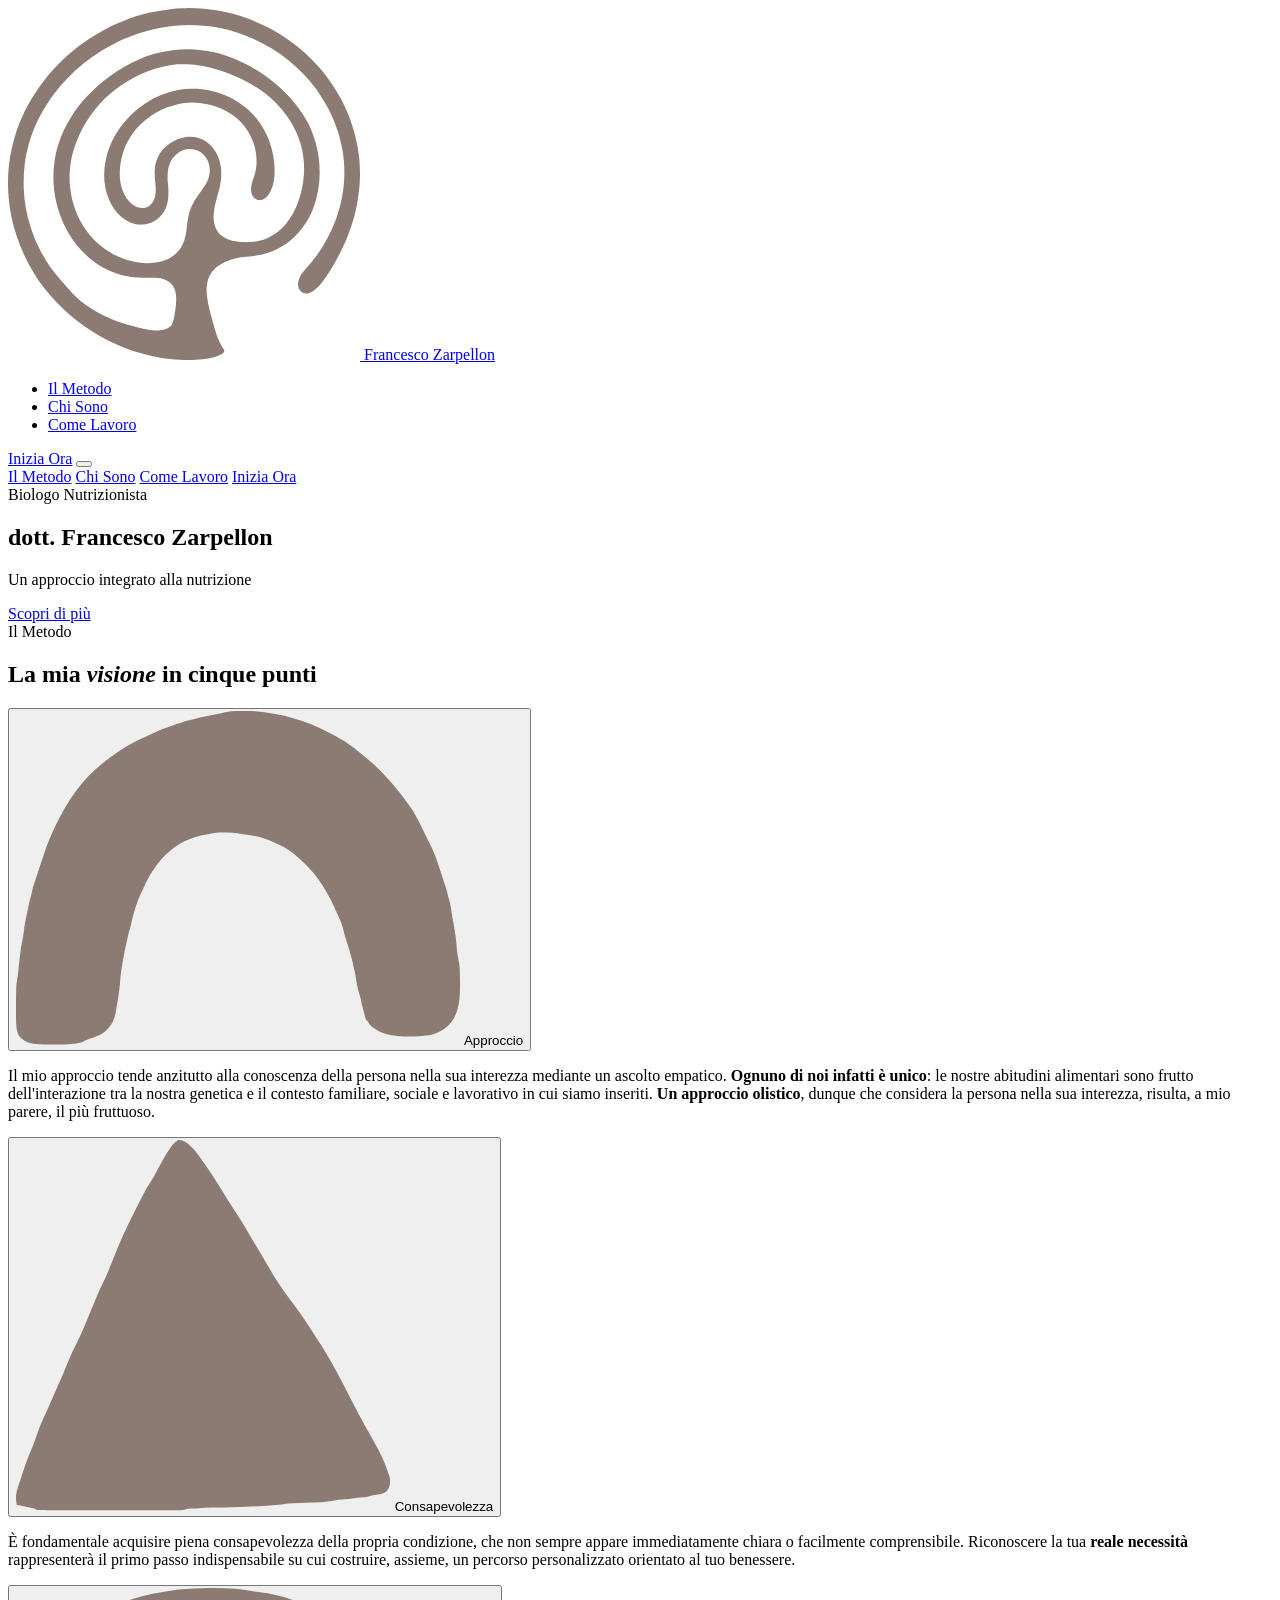
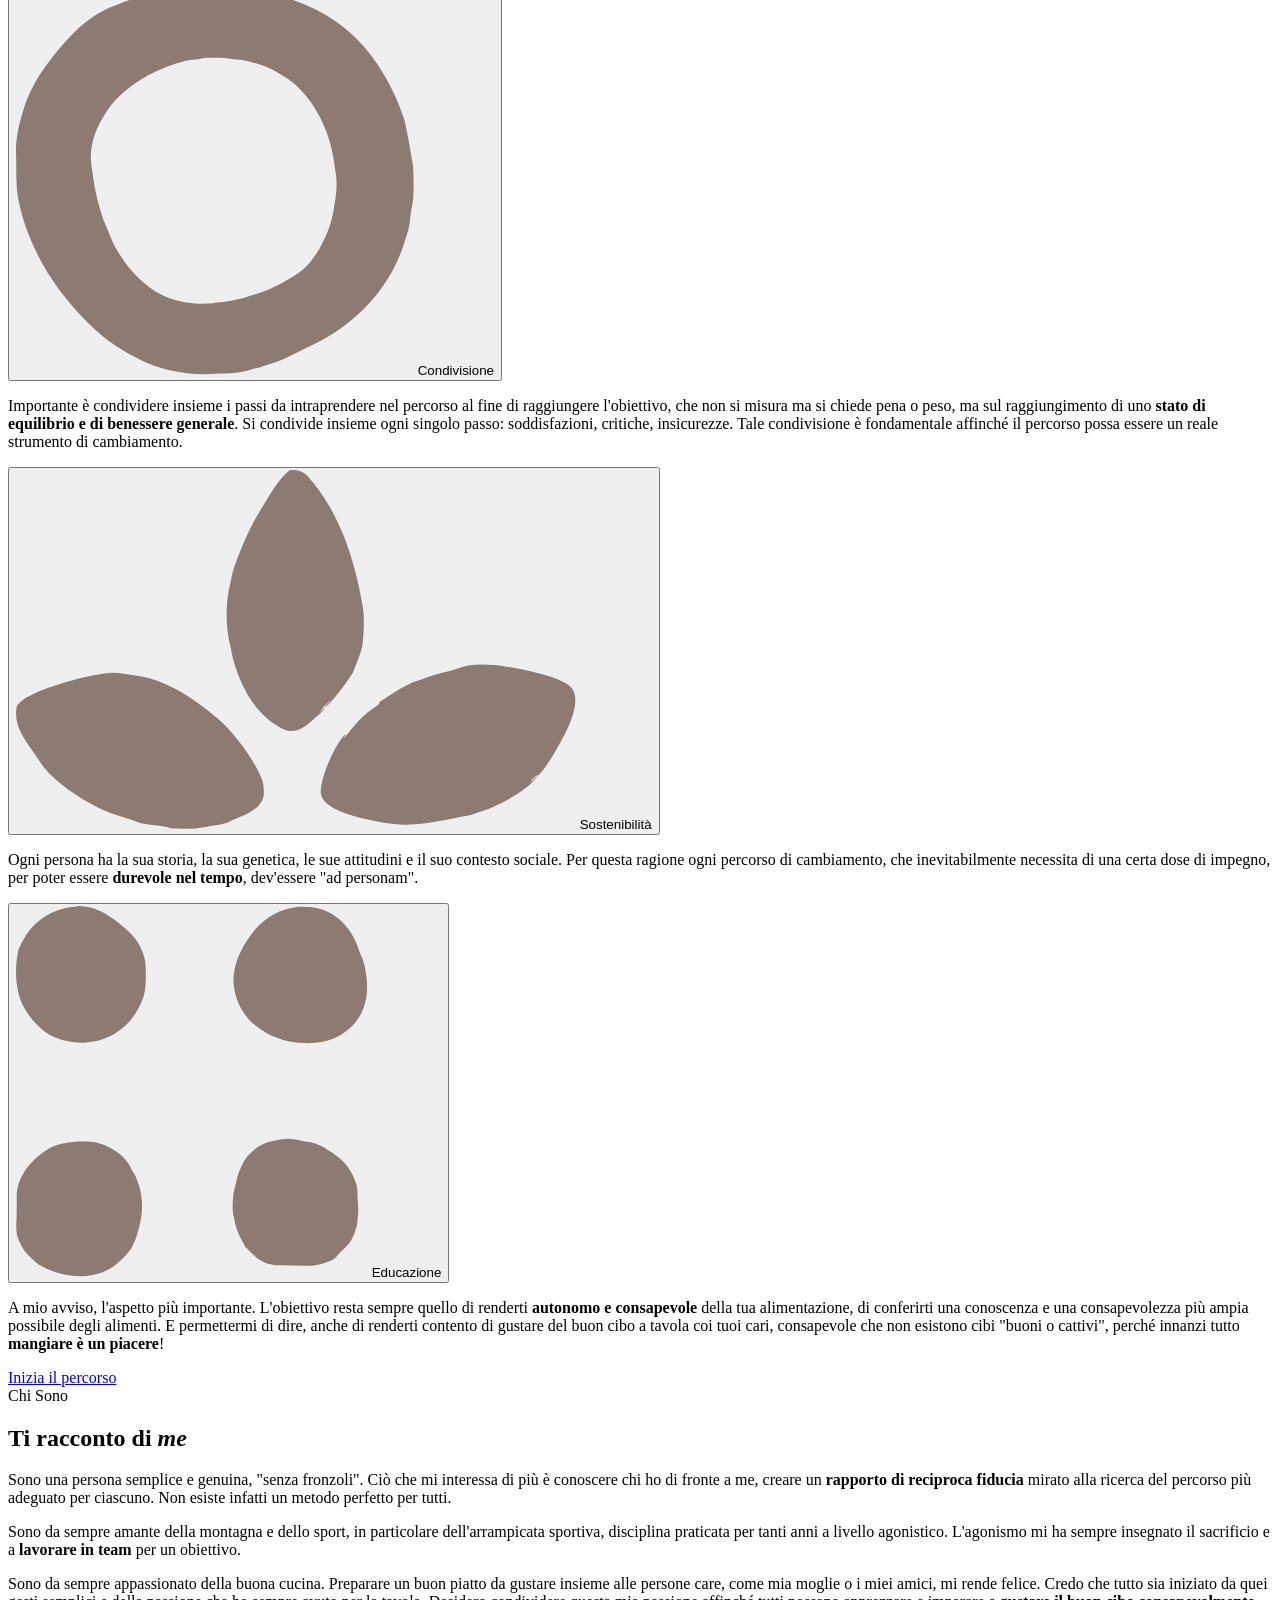
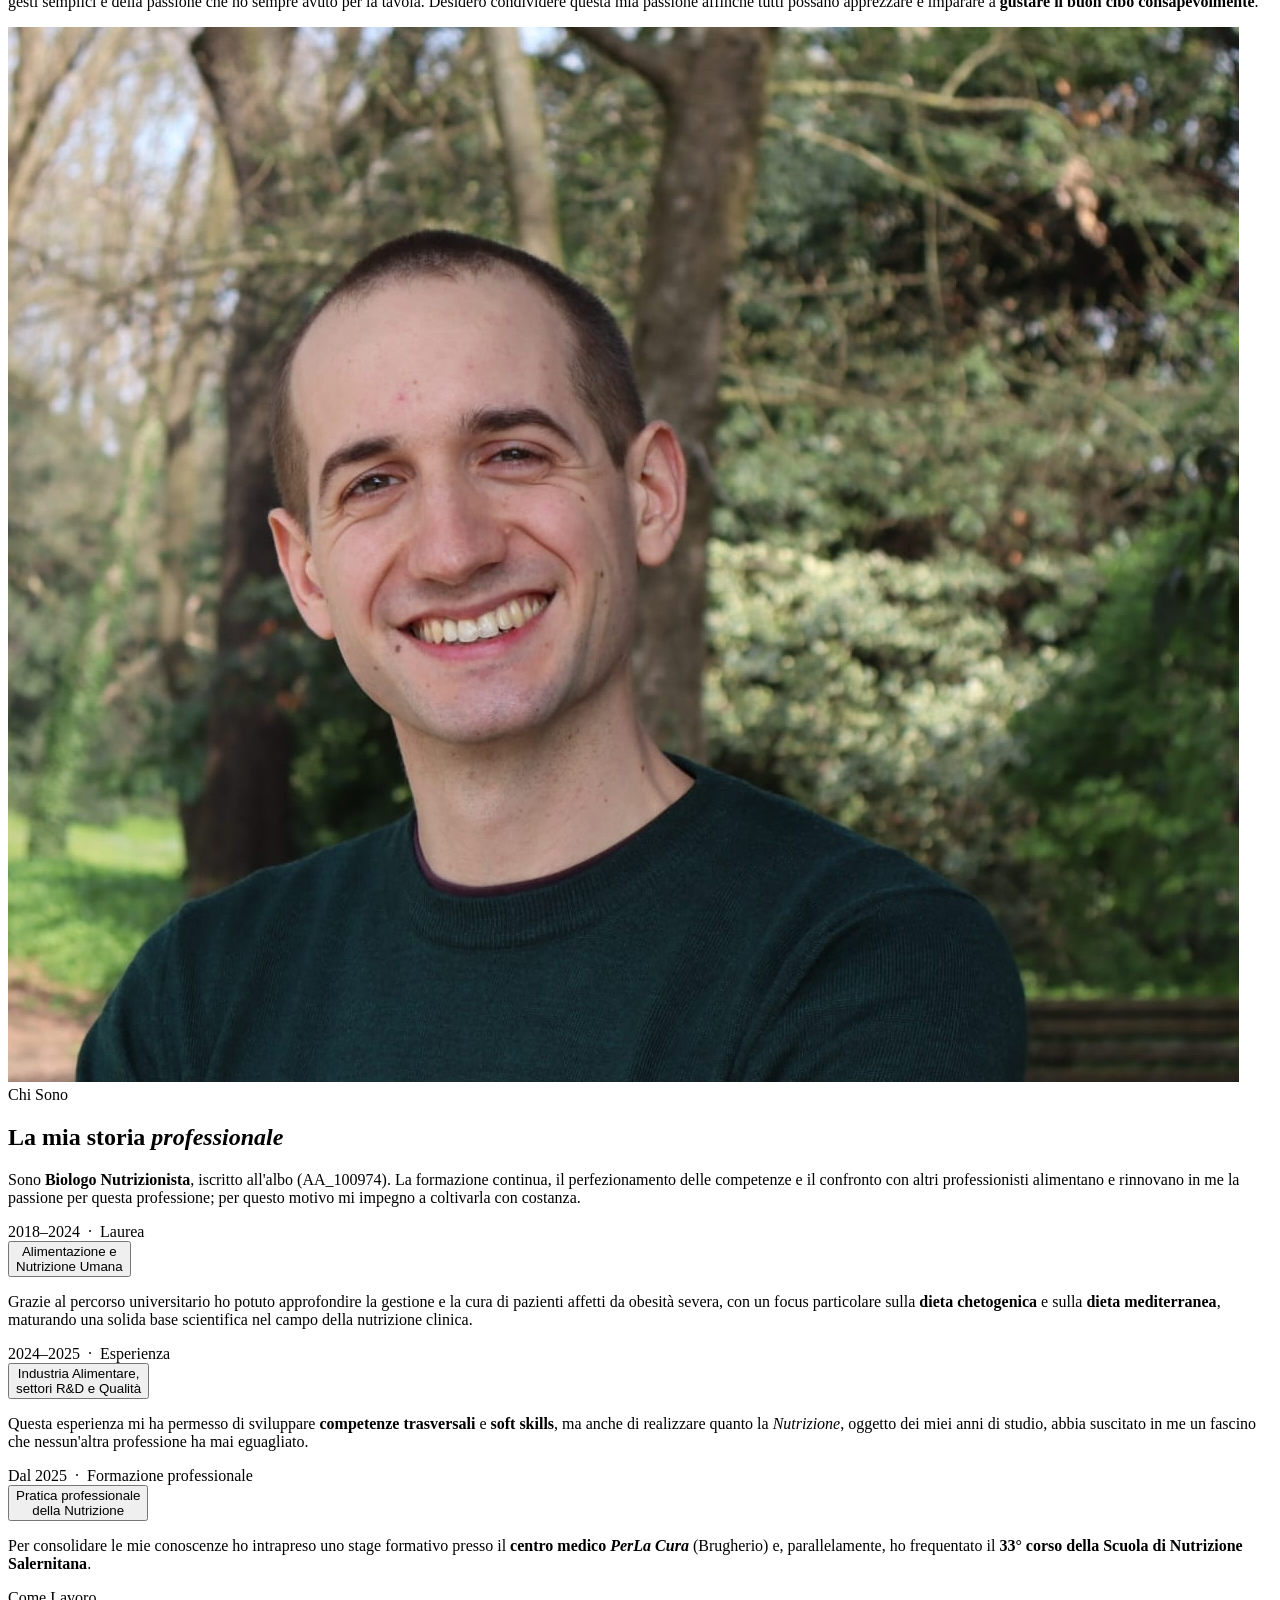
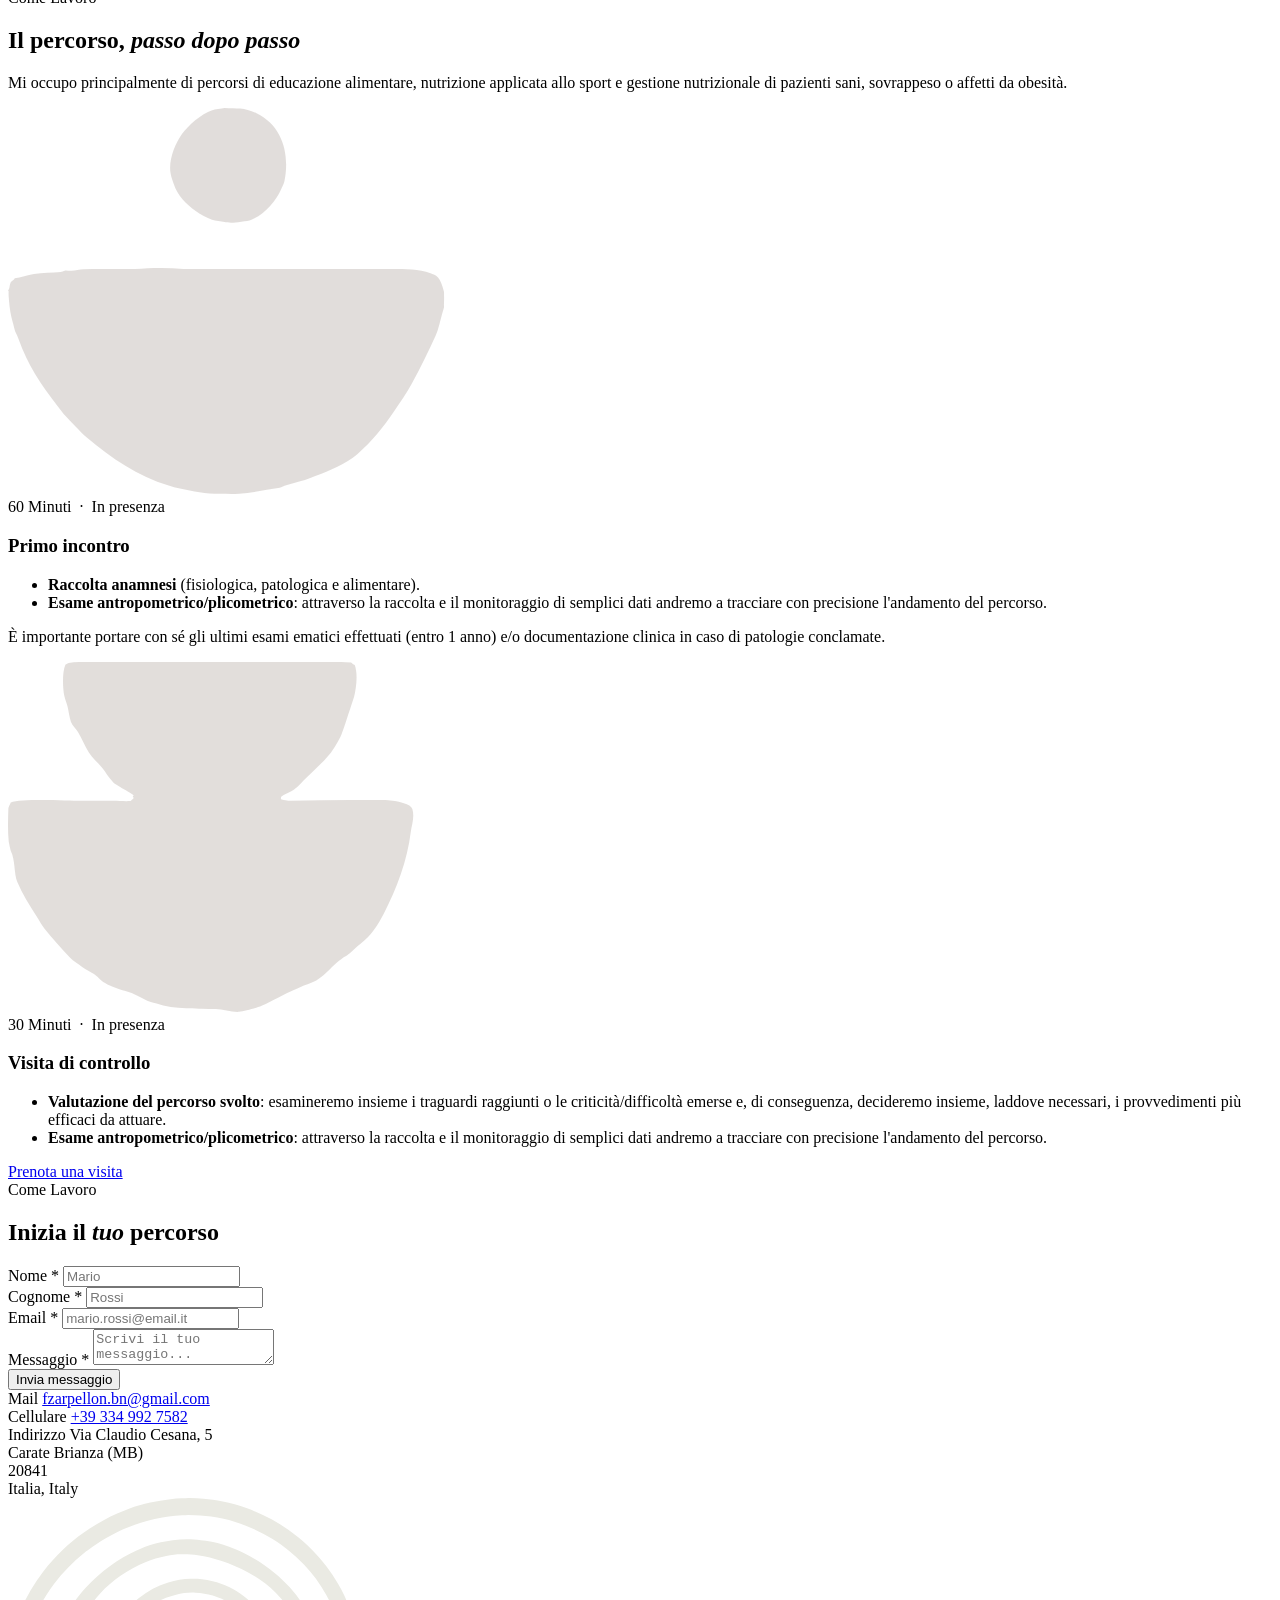
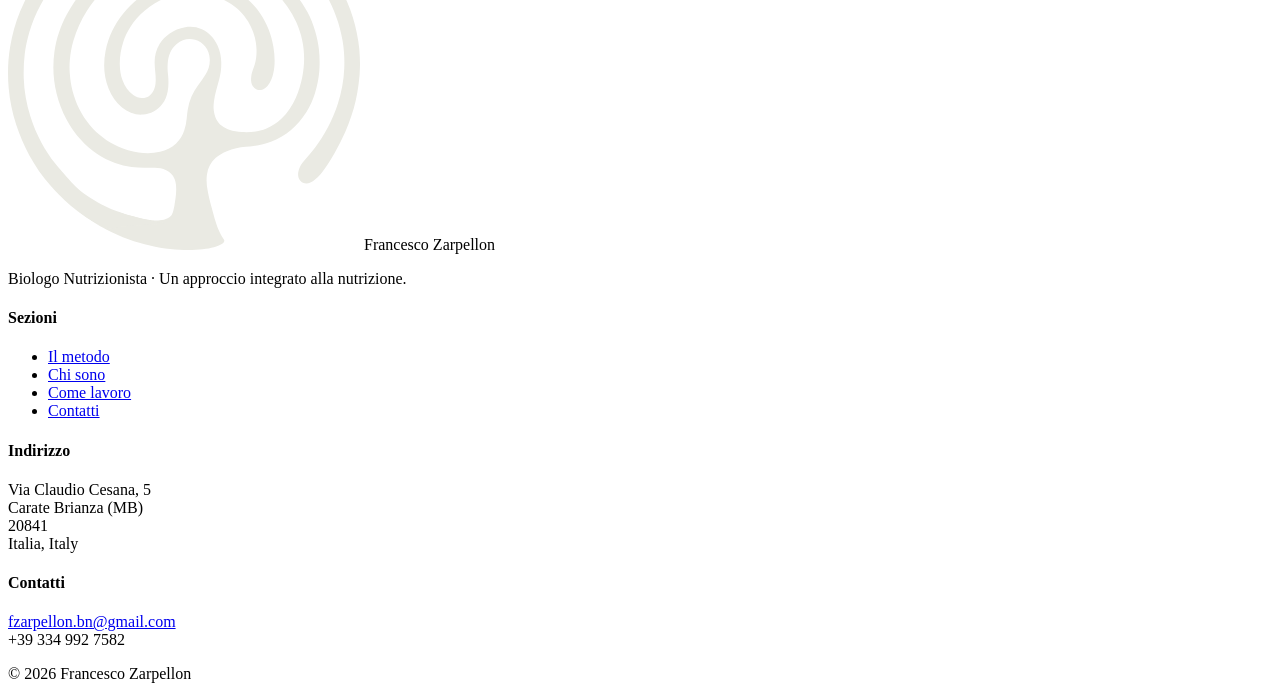
==== commit c66f9aba: "Add files via upload" ====
--- a/index.html
+++ b/index.html
@@ -305,14 +305,14 @@
           </div>
           <div class="contact-item">
             <span class="contact-label">Cellulare</span>
-            <a href="tel:+39333333333" class="contact-value">333.333.3333</a>
+            <a href="tel:+39333333333" class="contact-value">+39 334 992 7582</a>
           </div>
           <div class="contact-item">
             <span class="contact-label">Indirizzo</span>
             <span class="contact-value">
-              Via Pinco Pallo, 16<br>
-              Monza (MB)<br>
-              33482<br>
+              Via Claudio Cesana, 5<br>
+              Carate Brianza (MB)<br>
+              20841<br>
               Italia, Italy
             </span>
           </div>
@@ -347,7 +347,7 @@
         </div>
 
         <div class="footer-col">
-          <h4>Indirizzi</h4>
+          <h4>Indirizzo</h4>
           <p>Via Claudio Cesana, 5<br>Carate Brianza (MB)<br>20841<br>Italia, Italy</p>
         </div>
 
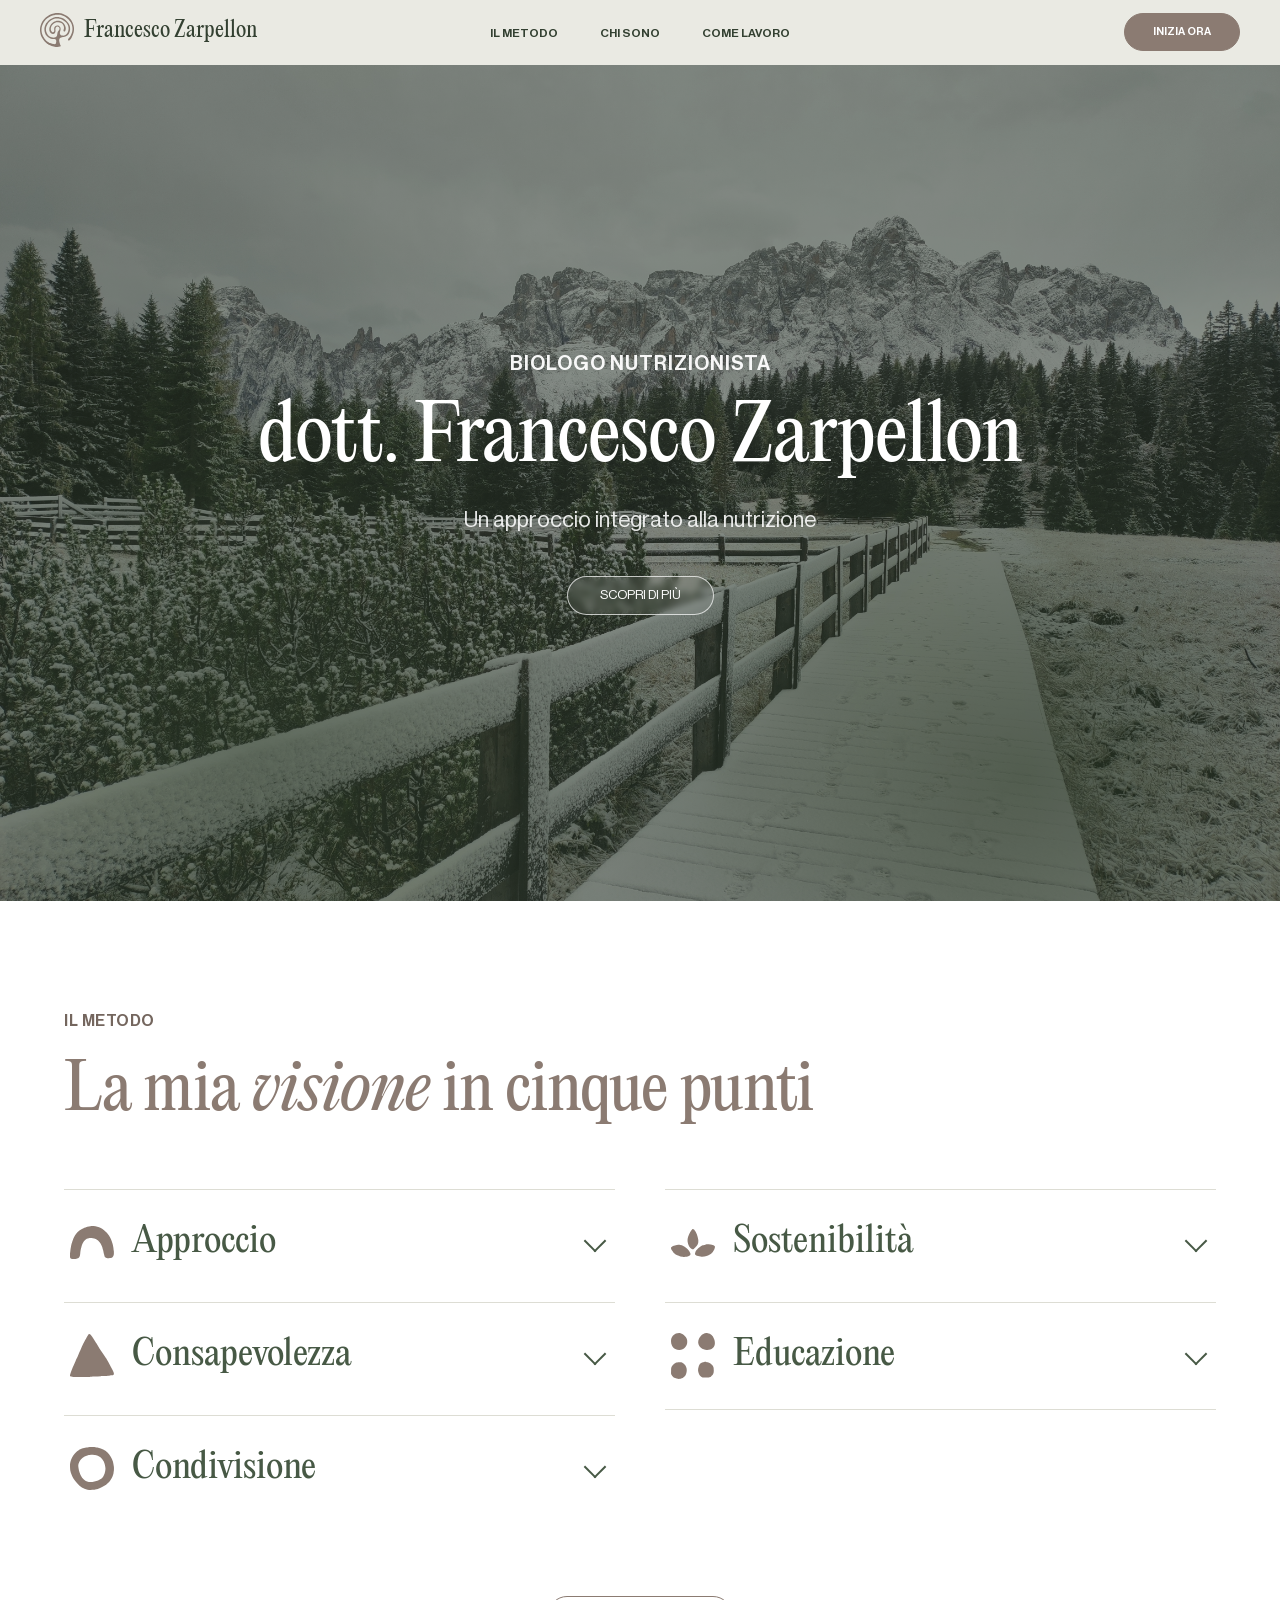
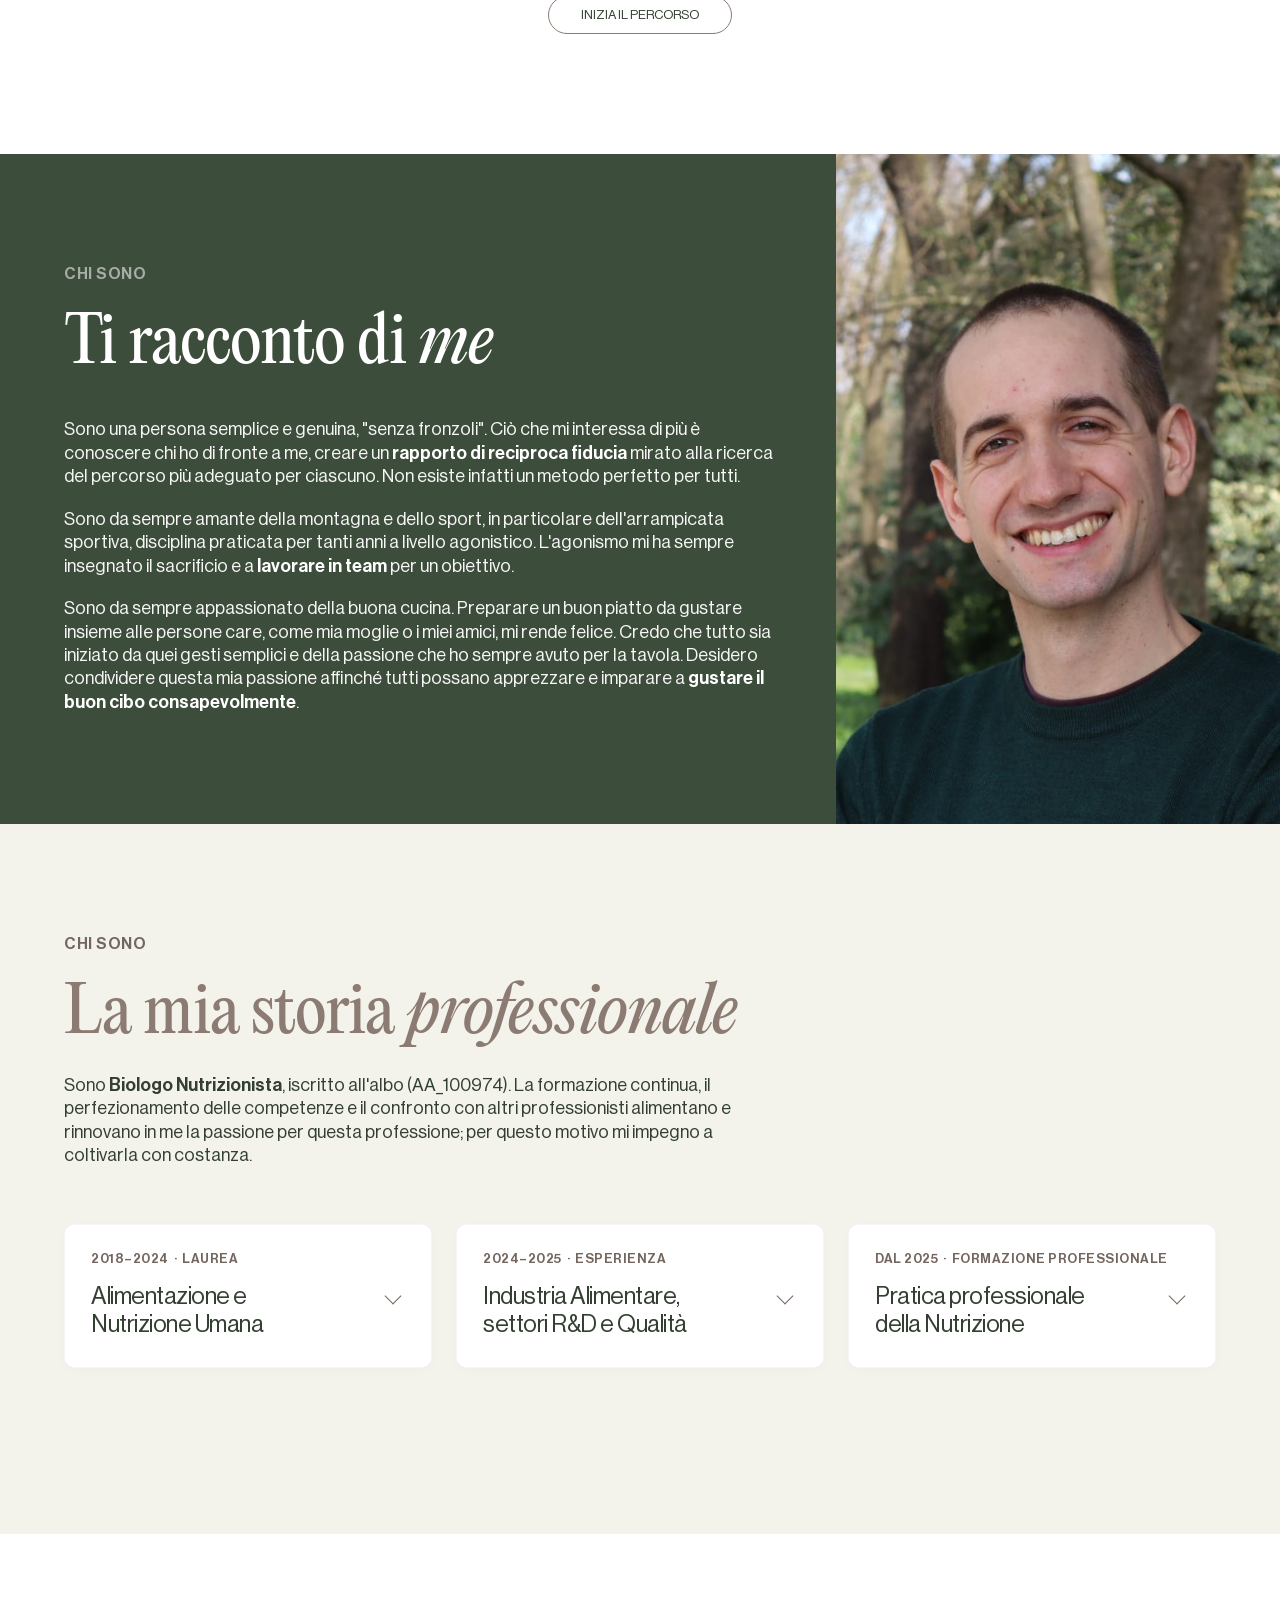
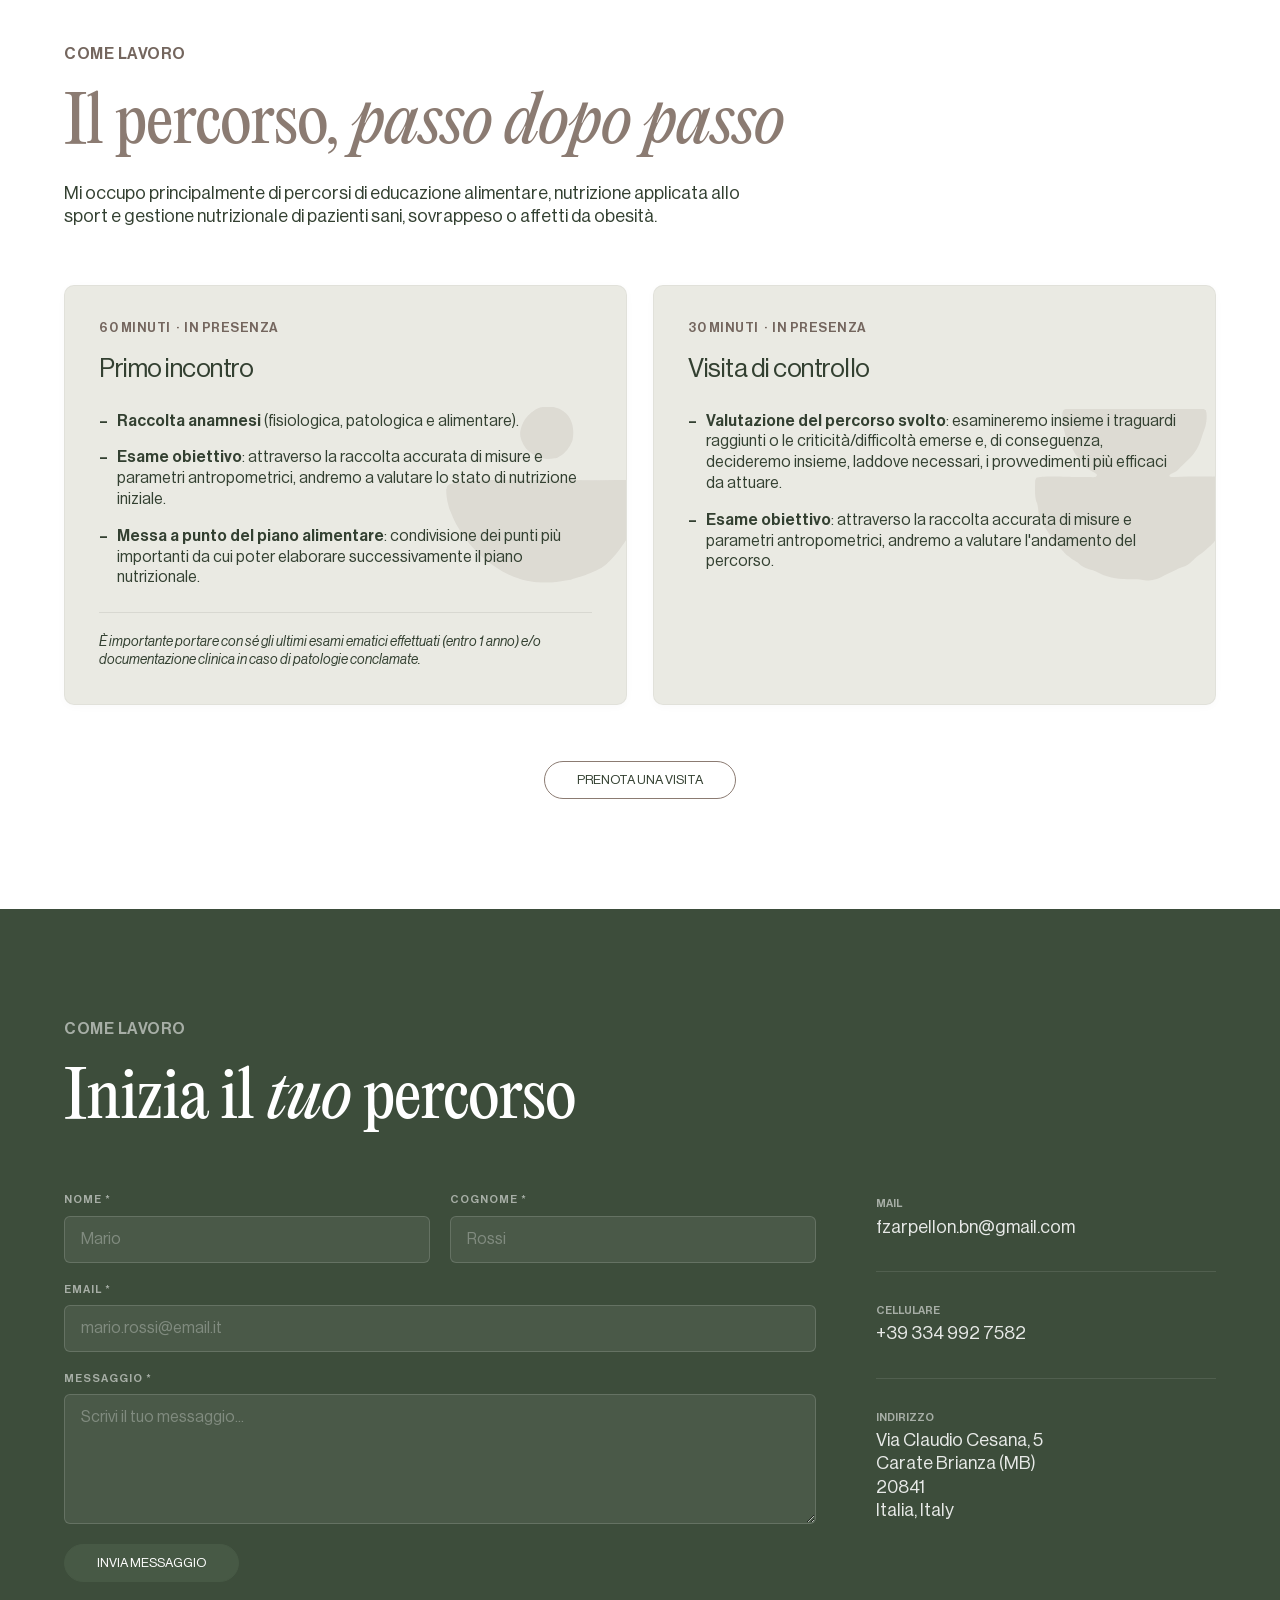
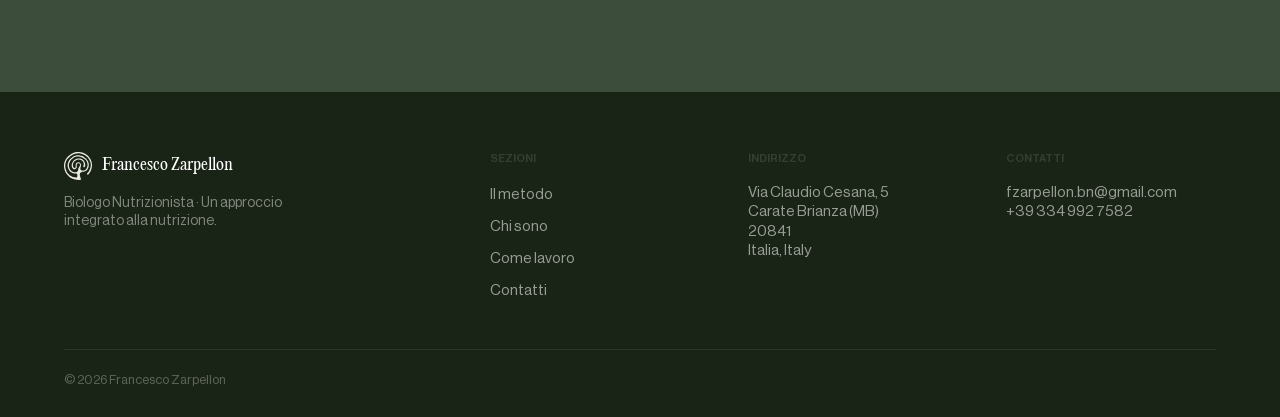
==== commit 642cf1e8: "Add files via upload" ====
--- a/index.html
+++ b/index.html
@@ -235,7 +235,8 @@
           <h3>Primo incontro</h3>
           <ul>
             <li><strong>Raccolta anamnesi</strong> (fisiologica, patologica e alimentare).</li>
-            <li><strong>Esame antropometrico/plicometrico</strong>: attraverso la raccolta e il monitoraggio di semplici dati andremo a tracciare con precisione l'andamento del percorso.</li>
+            <li><strong>Esame obiettivo</strong>: attraverso la raccolta accurata di misure e parametri antropometrici, andremo a valutare lo stato di nutrizione iniziale.</li>
+            <li><strong>Messa a punto del piano alimentare</strong>: condivisione dei punti più importanti da cui poter elaborare successivamente il piano nutrizionale.</li>
           </ul>
           <p class="card-note">
             È importante portare con sé gli ultimi esami ematici effettuati (entro 1 anno) e/o documentazione clinica in caso di patologie conclamate.
@@ -248,7 +249,7 @@
           <h3>Visita di controllo</h3>
           <ul>
             <li><strong>Valutazione del percorso svolto</strong>: esamineremo insieme i traguardi raggiunti o le criticità/difficoltà emerse e, di conseguenza, decideremo insieme, laddove necessari, i provvedimenti più efficaci da attuare.</li>
-            <li><strong>Esame antropometrico/plicometrico</strong>: attraverso la raccolta e il monitoraggio di semplici dati andremo a tracciare con precisione l'andamento del percorso.</li>
+            <li><strong>Esame obiettivo</strong>: attraverso la raccolta accurata di misure e parametri antropometrici, andremo a valutare l'andamento del percorso.</li>
           </ul>
         </div>
 
--- a/style.css
+++ b/style.css
@@ -0,0 +1,1110 @@
+/* RESET E VARIABILI */
+*, *::before, *::after { box-sizing: border-box; margin: 0; padding: 0; }
+
+/* FONT */
+
+/* PP Editorial New */
+@font-face {
+  font-family: 'PP Editorial New';
+  src: url('fonts/PPEditorial New Regular.woff2') format('woff2');
+  font-weight: 400;
+  font-style: normal;
+  font-display: swap;
+}
+@font-face {
+  font-family: 'PP Editorial New';
+  src: url('fonts/PPEditorial New Italic.woff2') format('woff2');
+  font-weight: 400;
+  font-style: italic;
+  font-display: swap;
+}
+
+/* Haas Grot Disp */
+@font-face {
+  font-family: 'Haas Grot';
+  src: url('fonts/Haas Grot Disp 45 Light.woff2') format('woff2');
+  font-weight: 300;
+  font-style: normal;
+  font-display: swap;
+}
+@font-face {
+  font-family: 'Haas Grot';
+  src: url('fonts/Haas Grot Disp 46 Light Italic.woff2') format('woff2');
+  font-weight: 300;
+  font-style: italic;
+  font-display: swap;
+}
+@font-face {
+  font-family: 'Haas Grot';
+  src: url('fonts/Haas Grot Disp 55 Roman.woff2') format('woff2');
+  font-weight: 400;
+  font-style: normal;
+  font-display: swap;
+}
+@font-face {
+  font-family: 'Haas Grot';
+  src: url('fonts/Haas Grot Disp 56 Italic.woff2') format('woff2');
+  font-weight: 400;
+  font-style: italic;
+  font-display: swap;
+}
+@font-face {
+  font-family: 'Haas Grot';
+  src: url('fonts/Haas Grot Disp 65 Medium.woff2') format('woff2');
+  font-weight: 500;
+  font-style: normal;
+  font-display: swap;
+}
+@font-face {
+  font-family: 'Haas Grot';
+  src: url('fonts/Haas Grot Disp 66 Medium Italic.woff2') format('woff2');
+  font-weight: 500;
+  font-style: italic;
+  font-display: swap;
+}
+
+/* BLOCCO VARIABILI */
+:root {
+  /* Colori */
+  --cream:       #EAEAE3;
+  --cream-light: #F3F3EC;
+  --cream-dark:  #DDDDD4;
+  --taupe:       #8B7B72;
+  --taupe-dark:  #74665E;
+  --green:       #3D4D3B;
+  --green-dark:  #334031;
+  --green-light: #475945;
+
+  /* Derivati */
+  --white: #ffffff;
+  --text: var(--green-dark);
+  --text-muted: var(--taupe);
+  --text-light: var(--taupe-dark);
+  --border: var(--cream-dark);
+  --radius: 6px;
+  --radius-pill: 999px;
+  --transition: 0.28s ease;
+  
+  /* FONT AGGIORNATI LOCALI */
+  --serif: 'PP Editorial New', Georgia, serif;
+  --sans: 'Haas Grot', Helvetica, Arial, sans-serif;
+}
+
+html { scroll-behavior: smooth; } /* La pagina scrolla dolcemente invece di saltare di scatto */
+
+body {
+  font-family: var(--sans);
+  font-weight: 400; 
+  color: var(--text);
+  background: var(--cream);
+  line-height: 1.3;
+  font-size: 17px; 
+  -webkit-font-smoothing: antialiased; /* Rende i font più puliti su Mac/iPhone */
+}
+
+strong, b {
+  font-weight: 500; /* Richiama il Haas Grot 65 Medium */
+}
+
+img { display: block; max-width: 100%; }
+a   { color: inherit; text-decoration: none; }
+ul  { list-style: none; }
+button { font-family: inherit; }
+
+/* ETICHETTA SEZIONE */
+.section-label {
+  display: block;
+  font-size: 16px; 
+  font-weight: 500;
+  letter-spacing: 0.5px; /* Kerning diminuito da 1.5px */
+  text-transform: uppercase;
+  color: var(--text-light);
+  margin-bottom: 18px;
+}
+.section-label--light { color: rgba(255,255,255,0.55); }
+
+h2 {
+  font-family: var(--serif);
+  font-size: clamp(2.8rem, 5vw, 4.5rem); /* Dimensione fluida e responsive */
+  font-weight: 400;
+  line-height: 1.3;
+  color: var(--taupe);
+  letter-spacing: -1px;
+}
+h2 em { font-style: italic; font-weight: 400; }
+h2.light, h2.light em { color: var(--white); } /* cambia il colore in bianco (per le sezioni scure) */
+
+h3 {
+  font-family: var(--serif);
+  font-size: 1.8rem;
+  font-weight: 400;
+}
+
+p { margin-bottom: 1rem; }
+p:last-child { margin-bottom: 0; }
+
+/* BUTTONS */
+.btn {
+  display: inline-block;
+  padding: 10px 32px; 
+  font-family: var(--sans);
+  font-size: 13px; 
+  font-weight: 400; 
+  letter-spacing: 0; 
+  text-transform: uppercase;
+  cursor: pointer;
+  border-radius: var(--radius-pill);
+  transition: background var(--transition), color var(--transition),
+              border-color var(--transition), transform var(--transition),
+              box-shadow var(--transition);
+  border: 1px solid transparent;
+  white-space: nowrap;
+}
+
+.btn-outline-light {
+  background: rgba(255,255,255,0.08);
+  color: var(--white);
+  border-color: rgba(255,255,255,0.7);
+  backdrop-filter: blur(3px);
+}
+.btn-outline-light:hover {
+  background: var(--white);
+  color: var(--green-dark);
+  transform: translateY(-2px);
+  box-shadow: 0 8px 22px rgba(0,0,0,0.3);
+}
+
+.btn-outline-dark {
+  background: transparent;
+  color: var(--text);
+  border-color: var(--taupe);
+}
+.btn-outline-dark:hover {
+  background: var(--taupe);
+  color: var(--white);
+  transform: translateY(-2px);
+  box-shadow: 0 6px 18px rgba(138,115,85,0.3);
+}
+
+.btn-filled {
+  background: var(--taupe);
+  color: var(--white);
+  border-color: var(--taupe);
+}
+.btn-filled:hover {
+  background: var(--taupe-dark);
+  border-color: var(--taupe-dark);
+  transform: translateY(-2px);
+  box-shadow: 0 6px 18px rgba(138,115,85,0.35);
+}
+
+.btn-green-light {
+  background: var(--green-light);
+  color: var(--white);
+  border-color: var(--green-light);
+}
+.btn-green-light:hover {
+  background: var(--dark-green);
+  border-color: var(--dark-green);
+  transform: translateY(-2px);
+  box-shadow: 0 6px 18px rgba(37,51,38,0.4);
+}
+
+/* LAYOUT */
+.container {
+  max-width: 1200px; /* Aumentato da 1000px per restringere i margini laterali */
+  margin: 0 auto;
+  padding: 0 24px; /* Diminuito da 32px per avere meno margine anche su schermi più piccoli */
+}
+
+section { overflow: hidden; }
+.center-x { text-align: center; }
+
+/* FADE ANIMATION */
+.fade-in {
+  opacity: 0;
+  transform: translateY(28px);
+  transition: opacity 0.7s ease, transform 0.7s ease;
+}
+.fade-in.visible {
+  opacity: 1;
+  transform: translateY(0);
+}
+
+/* NAVBAR – on cream background */
+#navbar {
+  position: sticky;
+  top: 0;
+  z-index: 1000;
+  background: var(--cream);
+  transition: background var(--transition), box-shadow var(--transition);
+  padding: 0 32px;
+  border-bottom: 1px solid transparent;
+}
+#navbar.scrolled {
+  background: rgba(234, 234, 227, 0.75); 
+
+  backdrop-filter: blur(16px);
+  -webkit-backdrop-filter: blur(16px); /* Fondamentale per farlo funzionare su Safari/iPhone */
+  box-shadow: 0 4px 24px rgba(0, 0, 0, 0.06);
+  
+}
+
+.nav-inner {
+  max-width: 1200px; /* Deve essere identico al max-width di .container */
+  margin: 0 auto;
+  height: 64px;
+  display: flex;
+  align-items: center;
+  justify-content: space-between;
+  position: relative;
+}
+
+/* Ricordati di aggiornare anche il menu mobile, altrimenti si crea uno stacco */
+.nav-mobile {
+  display: none;
+  position: fixed;
+  top: 64px; 
+  left: 0; right: 0;
+  background: var(--cream);
+  padding: 28px 32px 36px;
+  flex-direction: column;
+  gap: 20px;
+  z-index: 999;
+  box-shadow: 0 6px 18px rgba(0,0,0,0.08);
+}
+
+/* Logo */
+.nav-logo {
+  display: flex;
+  align-items: center;
+  gap: 10px;
+  color: var(--text);
+  transition: opacity var(--transition);
+}
+.nav-logo:hover { opacity: 0.75; }
+
+.nav-logo .logo-img {
+  height: 34px;
+  width: auto;
+  flex-shrink: 0;
+  transform: translateY(-2px); 
+}
+
+.nav-logo span {
+  font-family: var(--serif); 
+  font-size: 1.3rem; 
+  font-weight: 400; 
+  letter-spacing: 0; 
+  color: var(--text);
+}
+
+/* Nav links */
+.nav-links {
+  display: flex;
+  align-items: center;
+  gap: 42px;
+  position: absolute; 
+  left: 50%;          
+  transform: translateX(-50%); 
+}
+
+.nav-links a {
+  font-size: 12px;
+  font-weight: 500;
+  letter-spacing: 0; /* Kerning zero nella navbar */
+  text-transform: uppercase;
+  color: var(--text);
+  position: relative;
+  padding-bottom: 4px;
+  transition: color var(--transition);
+}
+.nav-links a::after {
+  content: '';
+  position: absolute;
+  bottom: 0; left: 0;
+  width: 0; height: 1.5px;
+  background: var(--green-light);
+  transition: width var(--transition);
+}
+.nav-links a:hover,
+.nav-links a.active { color: var(--green-light); }
+.nav-links a:hover::after,
+.nav-links a.active::after { width: 100%; }
+
+/* Nav CTA */
+.nav-cta {
+  font-size: 11px;
+  font-weight: 500;
+  letter-spacing: 0; 
+  text-transform: uppercase;
+  color: var(--white);
+  background: var(--taupe);
+  padding: 11px 28px;
+  border-radius: var(--radius-pill);
+  border: 1px solid var(--taupe);
+  transition: background var(--transition), transform var(--transition),
+              box-shadow var(--transition);
+}
+.nav-cta:hover {
+  background: var(--taupe-dark);
+  border-color: var(--taupe-dark);
+  transform: translateY(-1px);
+  box-shadow: 0 4px 14px rgba(138,115,85,0.35);
+}
+
+/* Hamburger */
+.hamburger {
+  display: none;
+  flex-direction: column;
+  justify-content: center;
+  gap: 5px;
+  width: 30px; height: 30px;
+  background: none;
+  border: none;
+  cursor: pointer;
+  padding: 0;
+}
+.hamburger span {
+  display: block;
+  width: 100%; height: 2px;
+  background: var(--text);
+  border-radius: 2px;
+  transition: transform var(--transition), opacity var(--transition);
+}
+.hamburger.open span:nth-child(1) { transform: translateY(7px) rotate(45deg); }
+.hamburger.open span:nth-child(2) { opacity: 0; }
+.hamburger.open span:nth-child(3) { transform: translateY(-7px) rotate(-45deg); }
+
+/* Mobile menu */
+.nav-mobile {
+  display: none;
+  position: fixed;
+  top: 64px; left: 0; right: 0;
+  background: var(--cream);
+  padding: 28px 32px 36px;
+  flex-direction: column;
+  gap: 20px;
+  z-index: 999;
+  box-shadow: 0 6px 18px rgba(0,0,0,0.08);
+}
+.nav-mobile.open { display: flex; }
+.nav-mobile a {
+  font-size: 13px;
+  font-weight: 500;
+  letter-spacing: 0; 
+  text-transform: uppercase;
+  color: var(--text);
+  padding: 10px 0;
+  border-bottom: 1px solid rgba(0,0,0,0.08);
+  transition: color var(--transition);
+}
+.nav-mobile a:hover { color: var(--cream); }
+.nav-mobile .btn { align-self: flex-start; margin-top: 8px;  padding: 12px 28px;}
+
+/* HERO */
+#hero {
+  position: relative;
+  min-height: calc(100vh - 64px);
+  display: flex;
+  align-items: center;
+  justify-content: center;
+  text-align: center;
+  background-image: url('images/sfondo.jpg');
+  background-size: cover;
+  background-position: center;
+  overflow: hidden;
+}
+#hero::before {
+  content: '';
+  position: absolute;
+  inset: 0;
+  background:
+    radial-gradient(ellipse 80% 50% at 50% 20%, rgba(255,255,255,0.12) 0%, transparent 60%),
+    radial-gradient(ellipse 50% 70% at 20% 80%, rgba(40,60,30,0.4) 0%, transparent 70%),
+    radial-gradient(ellipse 50% 60% at 80% 85%, rgba(30,45,20,0.5) 0%, transparent 70%);
+  z-index: 1;
+}
+#hero::after {
+  content: '';
+  position: absolute;
+  inset: 0;
+  background: rgba(51, 64, 49, 0.5); 
+  z-index: 1;
+}
+
+.hero-content {
+  position: relative;
+  z-index: 2;
+  padding: 0 24px;
+  max-width: 1200px; /* Deve essere identico al max-width di .container */
+}
+
+.hero-label {
+  display: block;
+  font-size: 20px; 
+  font-weight: 500;
+  letter-spacing: 1px;
+  text-transform: uppercase;
+  color: var(--white);
+  margin-bottom: 22px;
+  opacity: 0.95;
+}
+
+.hero-title {
+  font-family: var(--serif);
+  font-size: clamp(3.5rem, 6vw, 6rem);
+  font-weight: 400;
+  color: var(--white);
+  line-height: 1.05;
+  margin-bottom: 26px;
+  letter-spacing: -1px;
+  white-space: nowrap; 
+}
+.hero-subtitle {
+  max-width: 680px; /* Allargato da 520px per dare respiro al testo più grande */
+  margin: 0 auto 42px;
+  font-size: 22px; /* Ingrandito da 16px */
+  font-weight: 400;
+  line-height: 1.3; /* Ridotto leggermente (era 1.75) per bilanciare la nuova grandezza */
+  color: rgba(255,255,255,0.88);
+}
+
+/*IL METODO */
+#il-metodo {
+  background: var(--white);
+  padding: 110px 0 120px;
+}
+.metodo-header {
+  margin-bottom: 56px;
+}
+
+.metodo-list {
+  display: block; /* Rimuove la griglia */
+  column-count: 2; /* Crea due colonne verticali e indipendenti */
+  column-gap: 50px;
+}
+
+.metodo-item {
+  display: inline-block; /* Previene che un blocco si spezzi a metà tra le due colonne */
+  width: 100%;
+  border-top: 1px solid var(--border);
+  transition: border-color var(--transition);
+}
+
+.metodo-item:last-child {
+  width: 100%;
+  margin: 0;
+  border-bottom: 1px solid var(--border);
+}
+
+.metodo-item:hover { border-top-color: var(--green-light-light); }
+
+.metodo-toggle {
+  width: 100%;
+  display: grid;
+  grid-template-columns: 44px 1fr auto;
+  align-items: center;
+  gap: 18px;
+  padding: 30px 6px;
+  background: none;
+  border: none;
+  cursor: pointer;
+  text-align: left;
+  color: var(--green-light);
+  transition: color var(--transition);
+}
+.metodo-toggle:hover { color: var(--dark-green); }
+
+.metodo-icon-wrap {
+  width: 44px;
+  height: 44px;
+  display: flex;
+  align-items: center;
+  justify-content: center;
+  flex-shrink: 0;
+  background: transparent;
+  border-radius: 4px;
+}
+.metodo-icon .metodo-icon {
+  max-width: 100%;
+  max-height: 100%;
+  object-fit: contain;
+}
+.metodo-item:hover .metodo-icon { transform: scale(1.05); }
+
+.metodo-term {
+  font-family: var(--serif);
+  font-size: 2.2rem; 
+  font-weight: 400;
+  line-height: 1.3;
+  color: inherit;
+}
+
+.chevron {
+  flex-shrink: 0;
+  width: 16px; height: 16px;
+  border-right: 2px solid currentColor;
+  border-bottom: 2px solid currentColor;
+  transform: rotate(45deg);
+  transition: transform 0.35s ease;
+  margin-right: 6px;
+  margin-top: -4px;
+}
+.metodo-item.open .chevron,
+.storia-card.open .chevron {
+  transform: rotate(-135deg);
+  margin-top: 4px;
+}
+
+.metodo-content {
+  max-height: 0;
+  overflow: hidden;
+  transition: max-height 0.45s ease, padding 0.3s ease, opacity 0.3s ease;
+  opacity: 0;
+}
+.metodo-item.open .metodo-content {
+  max-height: 800px;
+  padding-bottom: 30px;
+  opacity: 1;
+}
+
+.metodo-desc {
+  font-size: 16px; 
+  line-height: 1.3;
+  color: var(--text); /* Green Dark su chiaro */
+  padding: 0 6px 0 68px; 
+}
+.metodo-desc strong { color: var(--text); font-weight: 500; }
+
+.metodo-cta {
+  margin-top: 68px;
+  text-align: center;
+}
+
+/* CHI SONO – Ti racconto di me */
+#chi-sono-me {
+  background: var(--green);
+  padding: 110px 0;
+}
+.chisono-grid {
+  display: grid;
+  grid-template-columns: 1.2fr 380px; /* Foto ristretta da 440px a 380px */
+  gap: 60px; /* Distanza ridotta da 80px a 60px */
+  align-items: center;
+}
+
+.chisono-text h2 { margin-bottom: 32px; color: var(--white); }
+.chisono-text h2 em { color: var(--white); }
+.chisono-text .section-label { color: rgba(255,255,255,0.55); }
+.chisono-text p {
+  font-size: 18px; /* Grande per massima leggibilità editoriale */
+  line-height: 1.3;
+  color: rgba(255,255,255,0.95); /* Bianco su scuro */
+  margin-bottom: 1.2rem;
+}
+.chisono-text p:last-child { margin-bottom: 0; }
+.chisono-text p strong { color: var(--white); font-weight: 500; }
+
+.chisono-photo {
+  position: relative;
+}
+.chisono-photo img,
+.photo-placeholder {
+  width: 100%;
+  aspect-ratio: 4/5;
+  object-fit: cover;
+  border-radius: 4px;
+  display: block;
+}
+.photo-placeholder {
+  background: linear-gradient(145deg, #4a5c38, #2a3f22);
+  display: flex;
+  align-items: center;
+  justify-content: center;
+}
+.photo-placeholder span {
+  font-size: 13px;
+  color: rgba(255,255,255,0.4);
+  letter-spacing: 1px;
+}
+
+/* CHI SONO – La mia storia professionale (accordion cards) */
+#chi-sono-storia {
+  background: var(--cream-light);
+  padding: 110px 0;
+}
+
+.full-width-section-hack {
+  width: 100vw; /* Larghezza pari al 100% della finestra del browser */
+  position: relative;
+  left: 50%;
+  right: 50%;
+  margin-left: -50vw; /* Sposta a sinistra di metà della larghezza del browser */
+  margin-right: -50vw; /* Sposta a destra di metà della larghezza del browser */
+  
+  /* Se il tuo container ha già un padding verticale, puoi toglierlo da qui.
+     Se no, usa un padding interno per dare aria ai contenuti */
+  padding-top: 60px; 
+  padding-bottom: 60px;
+}
+
+.storia-header { margin-bottom: 18px; }
+.storia-intro {
+  max-width: 700px; 
+  font-size: 18px; 
+  color: var(--text); 
+  line-height: 1.3;
+  margin-bottom: 56px;
+}
+.storia-intro strong { color: var(--text); font-weight: 500; }
+
+.storia-cards {
+  display: grid;
+  grid-template-columns: repeat(3, 1fr);
+  gap: 24px;
+  margin-bottom: 56px;
+  align-items: start;
+}
+.storia-card {
+  background: var(--white);
+  border-radius: 10px;
+  padding: 26px 26px 8px;
+  border: 1px solid rgba(0,0,0,0.04);
+  box-shadow: 0 2px 10px rgba(0,0,0,0.025);
+  transition: transform var(--transition), box-shadow var(--transition);
+}
+.storia-card:hover {
+  transform: translateY(-3px);
+  box-shadow: 0 10px 28px rgba(42,53,32,0.09);
+}
+
+.card-period {
+  font-size: 13px; 
+  font-weight: 500;
+  letter-spacing: 0.5px; 
+  text-transform: uppercase;
+  color: var(--text-light);
+  margin-bottom: 14px;
+}
+
+.card-toggle {
+  width: 100%;
+  display: flex;
+  align-items: flex-start;
+  justify-content: space-between;
+  gap: 14px;
+  padding: 0 0 20px;
+  background: none;
+  border: none;
+  cursor: pointer;
+  text-align: left;
+  color: var(--text);
+  transition: color var(--transition);
+}
+.card-toggle:hover { color: var(--green-light); }
+.card-toggle .card-title {
+  font-family: var(--sans); 
+  font-size: 24px; 
+  font-weight: 400; 
+  line-height: 1.2;
+  color: inherit;
+  letter-spacing: -0.5px; 
+}
+.card-toggle .chevron {
+  width: 12px; height: 12px;
+  margin-top: 8px;
+  border-width: 1.8px;
+  color: var(--text-light);
+}
+
+.card-content {
+  max-height: 0;
+  overflow: hidden;
+  transition: max-height 0.45s ease, padding 0.3s ease, opacity 0.3s ease;
+  opacity: 0;
+}
+.storia-card.open .card-content {
+  max-height: 600px;
+  padding-bottom: 22px;
+  opacity: 1;
+}
+.card-body {
+  font-size: 15px; 
+  color: var(--text); /* Green Dark su chiaro */
+  line-height: 1.3;
+}
+.card-body strong { color: var(--text); font-weight: 500; }
+.card-body em { color: var(--green-light); font-style: italic; }
+
+.storia-cta { text-align: center; }
+
+/* COME LAVORO – Il percorso */
+#come-lavoro-percorso {
+  background: var(--white);
+  padding: 110px 0;
+}
+.percorso-header { margin-bottom: 16px; }
+.percorso-intro {
+  max-width: 700px; 
+  font-size: 18px; 
+  color: var(--text); 
+  line-height: 1.3;
+  margin-bottom: 56px;
+}
+
+.percorso-cards {
+  display: grid;
+  grid-template-columns: 1fr 1fr;
+  gap: 26px;
+  margin-bottom: 56px;
+}
+.percorso-card {
+  position: relative;
+  background: var(--cream);
+  border: 1px solid rgba(0,0,0,0.04);
+  border-radius: 10px;
+  padding: 34px 34px;
+  box-shadow: 0 2px 10px rgba(0,0,0,0.025);
+  overflow: hidden;
+  transition: transform var(--transition), box-shadow var(--transition);
+}
+.percorso-card:hover {
+  transform: translateY(-3px);
+  box-shadow: 0 10px 28px rgba(42,53,32,0.09);
+}
+
+.percorso-shape {
+  position: absolute;
+  top: 50%;
+  right: -20px;
+  transform: translateY(-50%);
+  width: 200px;
+  height: auto;
+  opacity: 0.55;
+  pointer-events: none;
+  z-index: 0;
+}
+.percorso-card > *:not(.percorso-shape) { position: relative; z-index: 1; }
+.percorso-card-label {
+  font-size: 13px; 
+  font-weight: 500;
+  letter-spacing: 0.5px; 
+  text-transform: uppercase;
+  color: var(--text-light);
+  margin-bottom: 16px;
+}
+.percorso-card h3 { 
+  font-family: var(--sans); 
+  color: var(--text); 
+  margin-bottom: 24px;
+  font-size: 26px; 
+  font-weight: 400;
+  letter-spacing: -0.5px;
+}
+.percorso-card ul {
+  list-style: none;
+  display: flex;
+  flex-direction: column;
+  gap: 16px;
+}
+.percorso-card ul li {
+  position: relative;
+  padding-left: 18px;
+  font-size: 16px; 
+  color: var(--text); 
+  line-height: 1.3;
+}
+.percorso-card ul li::before {
+  content: '–';
+  position: absolute;
+  left: 0;
+  color: var(--green-light-light);
+  font-weight: 500;
+}
+.percorso-card .card-note {
+  margin-top: 24px;
+  padding-top: 20px;
+  border-top: 1px solid rgba(0,0,0,0.08);
+  font-size: 14px; 
+  color: var(--text); 
+  font-style: italic;
+  line-height: 1.3;
+}
+
+.percorso-cta { text-align: center; }
+
+/* COME LAVORO – Inizia il tuo percorso  */
+#contatti {
+  background: var(--green);
+  padding: 110px 0;
+}
+.contatti-header { margin-bottom: 52px; }
+
+.contatti-grid {
+  display: grid;
+  grid-template-columns: 1fr 340px;
+  gap: 60px;
+  align-items: start;
+}
+
+/* Form */
+.form-row {
+  display: grid;
+  grid-template-columns: 1fr 1fr;
+  gap: 20px;
+}
+.form-group {
+  display: flex;
+  flex-direction: column;
+  gap: 8px;
+  margin-bottom: 20px;
+}
+
+.form-group label {
+  font-size: 11px;
+  font-weight: 500;
+  letter-spacing: 1px;
+  text-transform: uppercase;
+  color: rgba(255,255,255,0.55);
+}
+.form-group input,
+.form-group textarea {
+  background: rgba(255,255,255,0.07);
+  border: 1px solid rgba(255,255,255,0.15);
+  border-radius: var(--radius);
+  padding: 13px 16px;
+  font-family: var(--sans);
+  font-size: 16px; 
+  color: var(--white);
+  outline: none;
+  transition: border-color var(--transition), background var(--transition);
+}
+.form-group input::placeholder,
+.form-group textarea::placeholder { color: rgba(255,255,255,0.3); }
+.form-group input:focus,
+.form-group textarea:focus {
+  border-color: var(--green-light-light);
+  background: rgba(255,255,255,0.1);
+}
+.form-group textarea { resize: vertical; min-height: 130px; }
+
+.form-feedback {
+  display: none;
+  font-size: 15px; 
+  margin-top: 12px;
+  padding: 12px 16px;
+  border-radius: var(--radius);
+}
+.form-feedback.success {
+  background: rgba(107,125,82,0.2);
+  color: #c5dba0;
+  border: 1px solid rgba(107,125,82,0.4);
+}
+.form-feedback.error {
+  background: rgba(180,60,60,0.15);
+  color: #f0a0a0;
+  border: 1px solid rgba(180,60,60,0.3);
+}
+
+/* Contact info */
+.contatti-info { padding-top: 4px; }
+.contact-item {
+  display: flex;
+  flex-direction: column;
+  gap: 4px;
+  margin-bottom: 32px;
+  padding-bottom: 32px;
+  border-bottom: 1px solid rgba(255,255,255,0.1);
+}
+.contact-item:last-child {
+  border-bottom: none;
+  margin-bottom: 0;
+  padding-bottom: 0;
+}
+.contact-label {
+  font-size: 11px; 
+  font-weight: 500;
+  letter-spacing: 0; 
+  text-transform: uppercase;
+  color: rgba(255,255,255,0.55);
+}
+.contact-value {
+  font-size: 18px; /* Grande su scuro */
+  color: rgba(255,255,255,0.88);
+  line-height: 1.3;
+  transition: color var(--transition);
+}
+a.contact-value:hover { color: var(--white); }
+
+/* FOOTER */
+footer {
+  background: #1a2416;
+  padding: 60px 0 28px;
+}
+.footer-grid {
+  display: grid;
+  grid-template-columns: 1.8fr 1fr 1fr 1fr;
+  gap: 48px;
+  margin-bottom: 48px;
+}
+.footer-brand { display: flex; flex-direction: column; gap: 14px; }
+.footer-logo { display: flex; align-items: center; gap: 10px; }
+.footer-logo .logo-img-footer { 
+  height: 28px; 
+  width: auto; 
+  flex-shrink: 0;
+}
+.footer-logo span {
+  font-family: var(--serif);
+  font-size: 1rem;
+  color: var(--white);
+  font-weight: 400;
+}
+.footer-tagline {
+  font-size: 14px; 
+  color: rgba(255,255,255,0.45);
+  line-height: 1.3;
+  max-width: 260px;
+}
+
+.footer-col h4 {
+  font-size: 11px; 
+  font-weight: 500;
+  letter-spacing: 0; 
+  text-transform: uppercase;
+  color: var(--green-light-light);
+  margin-bottom: 16px;
+}
+.footer-col ul { display: flex; flex-direction: column; gap: 10px; }
+.footer-col ul li a,
+.footer-col p,
+.footer-col a {
+  font-size: 15px; 
+  color: rgba(255,255,255,0.55);
+  transition: color var(--transition);
+  line-height: 1.3;
+}
+.footer-col ul li a:hover,
+.footer-col a:hover { color: var(--white); }
+
+.footer-bottom {
+  border-top: 1px solid rgba(255,255,255,0.08);
+  padding-top: 22px;
+  display: flex;
+  align-items: center;
+  justify-content: space-between;
+  gap: 16px;
+  flex-wrap: wrap;
+}
+.footer-bottom p {
+  font-size: 13px; 
+  color: rgba(255,255,255,0.3);
+  margin: 0;
+}
+.footer-socials { display: flex; gap: 14px; }
+.footer-socials a {
+  width: 34px; height: 34px;
+  border-radius: 50%;
+  border: 1px solid rgba(255,255,255,0.15);
+  display: flex;
+  align-items: center;
+  justify-content: center;
+  transition: border-color var(--transition), background var(--transition);
+}
+.footer-socials a:hover {
+  border-color: var(--green-light-light);
+  background: rgba(107,125,82,0.15);
+}
+.footer-socials svg {
+  width: 15px; height: 15px;
+  fill: rgba(255,255,255,0.55);
+  transition: fill var(--transition);
+}
+.footer-socials a:hover svg { fill: var(--white); }
+
+/* RESPONSIVE */
+
+/* ─── Tablet grande (≤ 900px) ─── */
+@media (max-width: 900px) {
+  #il-metodo,
+  #chi-sono-me,
+  #chi-sono-storia,
+  #come-lavoro-percorso,
+  #contatti           { padding: 88px 0; }
+  .chisono-grid       { grid-template-columns: 1fr; gap: 52px; }
+  .chisono-photo      { max-width: 420px; margin: 0 auto; }
+  .storia-cards       { grid-template-columns: 1fr 1fr; }
+  .percorso-cards     { grid-template-columns: 1fr; }
+  .contatti-grid      { grid-template-columns: 1fr; gap: 52px; }
+  .footer-grid        { grid-template-columns: 1fr 1fr; gap: 36px; }
+  .metodo-list        { column-count: 1; }
+  .metodo-item:last-child { width: 100%; }
+  .hero-title         { white-space: normal; }
+}
+
+/* ─── Mobile (≤ 680px) ─── */
+@media (max-width: 680px) {
+  #navbar             { padding: 0 20px; }
+  .container          { padding: 0 20px; }
+  #il-metodo,
+  #chi-sono-me,
+  #chi-sono-storia,
+  #come-lavoro-percorso,
+  #contatti           { padding: 68px 0; }
+  footer              { padding: 48px 0 20px; }
+  .nav-links, .nav-cta { display: none; }
+  .hamburger          { display: flex; }
+  .storia-cards       { grid-template-columns: 1fr; }
+  .form-row           { grid-template-columns: 1fr; }
+  .footer-grid        { grid-template-columns: 1fr; gap: 32px; }
+  .footer-bottom      { flex-direction: column; align-items: flex-start; }
+  .metodo-term        { font-size: 1.8rem; }
+  .metodo-toggle      { grid-template-columns: 36px 1fr auto; gap: 14px; padding: 24px 0; }
+  .metodo-icon-wrap   { width: 36px; height: 36px; }
+  .metodo-desc        { padding: 0 6px 0 50px; }
+  .percorso-shape     { width: 140px; right: -30px; opacity: 0.4; }
+  h2                  { font-size: clamp(2rem, 8vw, 3rem); }
+  .hero-title         { font-size: clamp(2.2rem, 9vw, 3.2rem); }
+  .hero-subtitle      { font-size: 17px; margin-bottom: 32px; }
+  .hero-label         { font-size: 13px; margin-bottom: 16px; }
+  .percorso-card      { padding: 26px 24px; }
+  .percorso-card h3   { font-size: 22px; }
+  .chisono-photo      { max-width: 100%; }
+}
+
+/* ─── Effetto immagine "a vivo" nella sezione Chi Sono (solo Desktop) ─── */
+@media (min-width: 901px) {
+  
+  /* 1. Facciamo in modo che la colonna di destra sia alta esattamente quanto il testo */
+  .chisono-grid {
+    align-items: stretch; 
+  }
+  
+  /* 2. Manteniamo il testo centrato verticalmente nella sua colonna */
+  .chisono-text {
+    display: flex;
+    flex-direction: column;
+    justify-content: center;
+  }
+
+  /* 3. Diamo un punto di riferimento alla foto */
+  .chisono-photo {
+    position: relative; 
+  }
+
+  /* 4. Estraiamo l'immagine dai bordi */
+  .chisono-photo img {
+    position: absolute;
+    top: -110px;      /* Compensa e scavalca il padding superiore della sezione verde */
+    bottom: -110px;   /* Compensa e scavalca il padding inferiore */
+    left: 0;          /* Rimane perfettamente allineata a sinistra con la griglia */
+    
+    width: 50vw;      /* Si allarga a dismisura verso destra fino a uscire dallo schermo */
+    max-width: none;  /* Forza l'immagine a ignorare i blocchi del container */
+    height: calc(100% + 220px); /* Copre l'altezza del testo + i due padding da 110px */
+    
+    object-fit: cover;
+    border-radius: 0; /* Rimuove gli angoli arrotondati per un taglio netto sui bordi */
+  }
+}
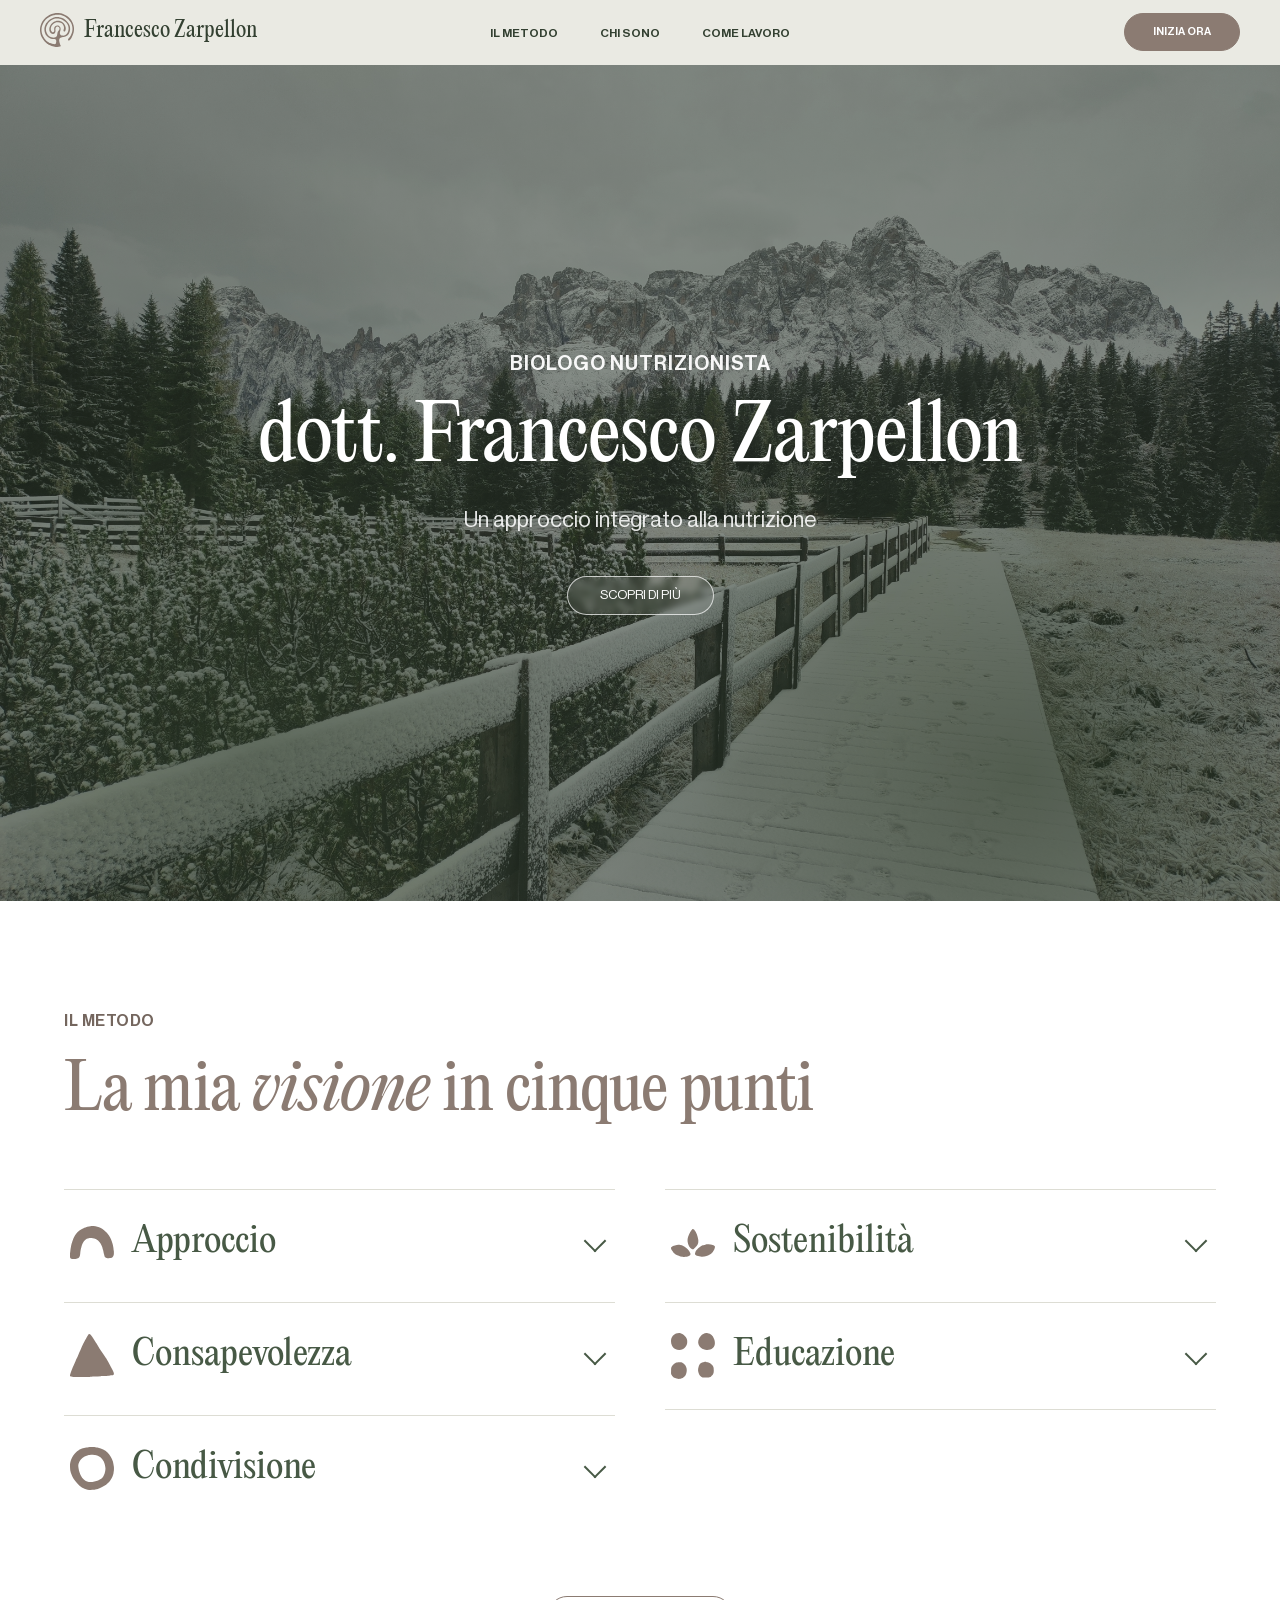
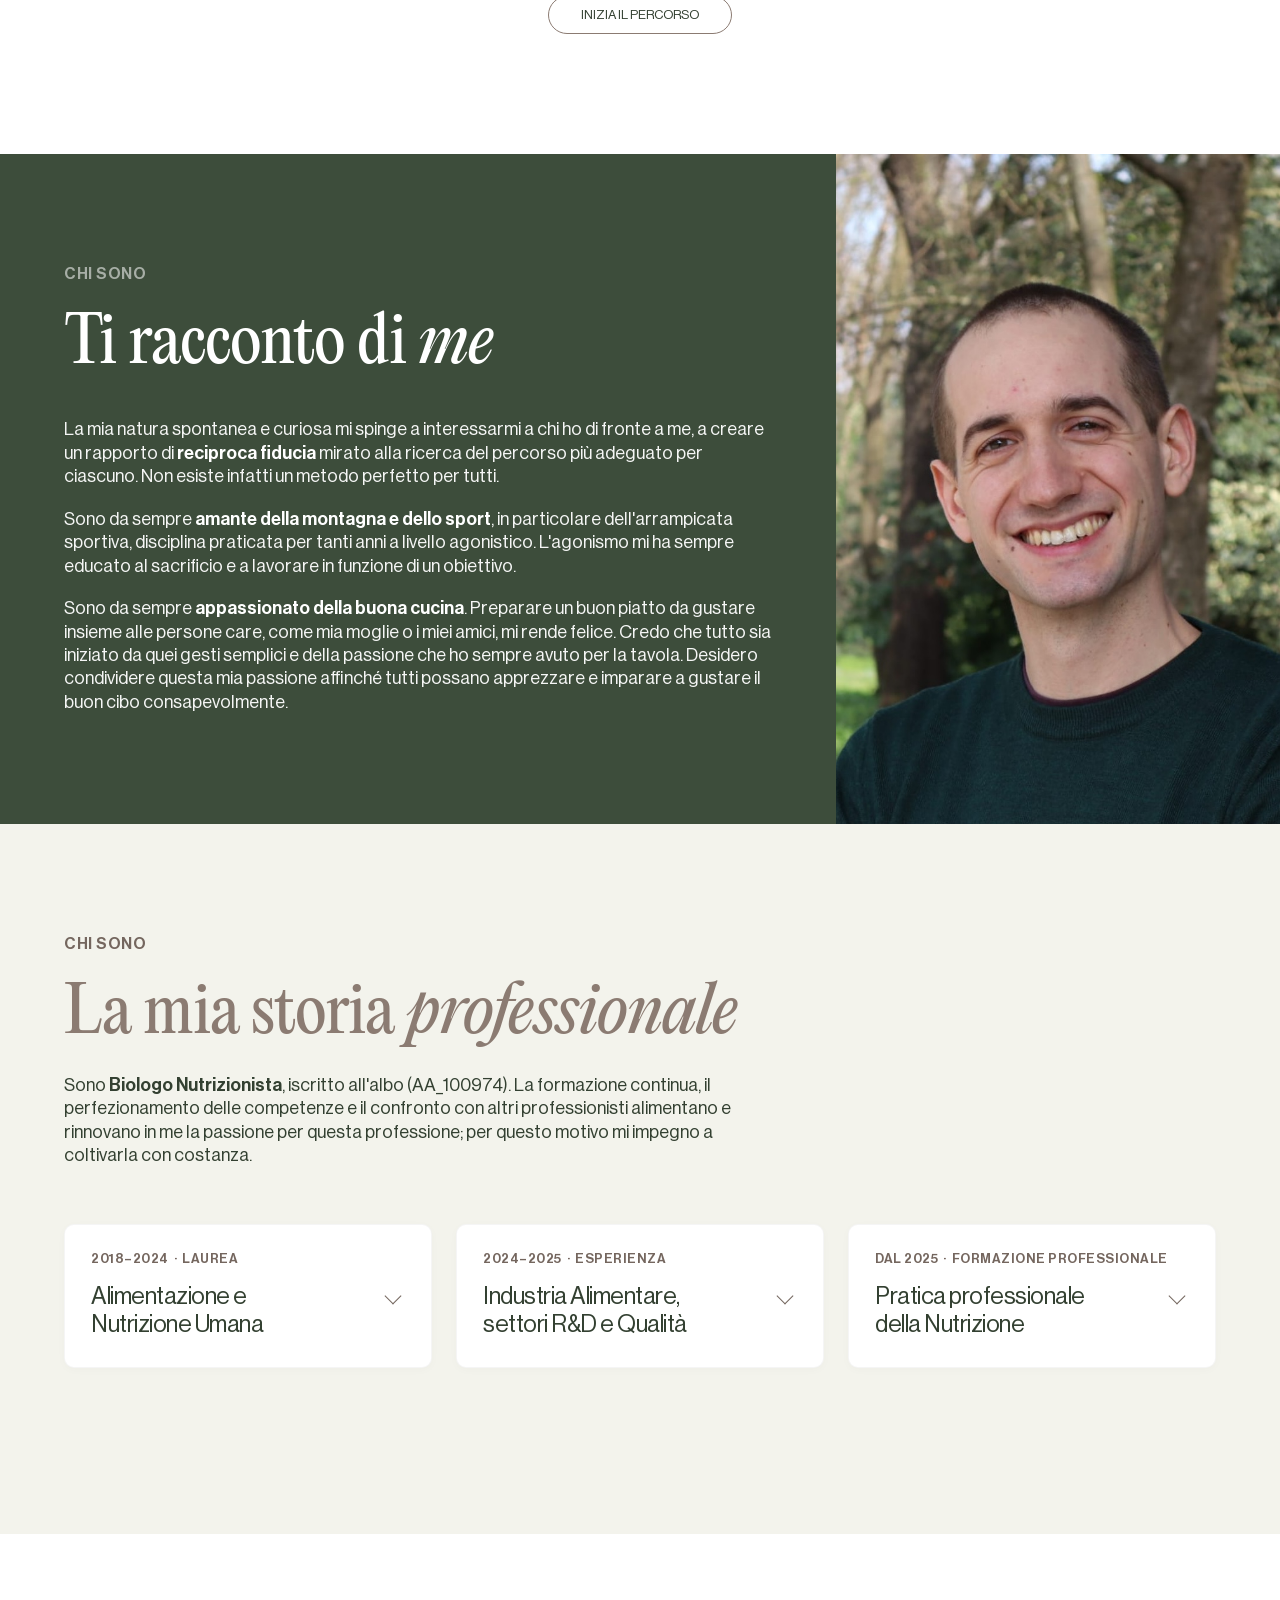
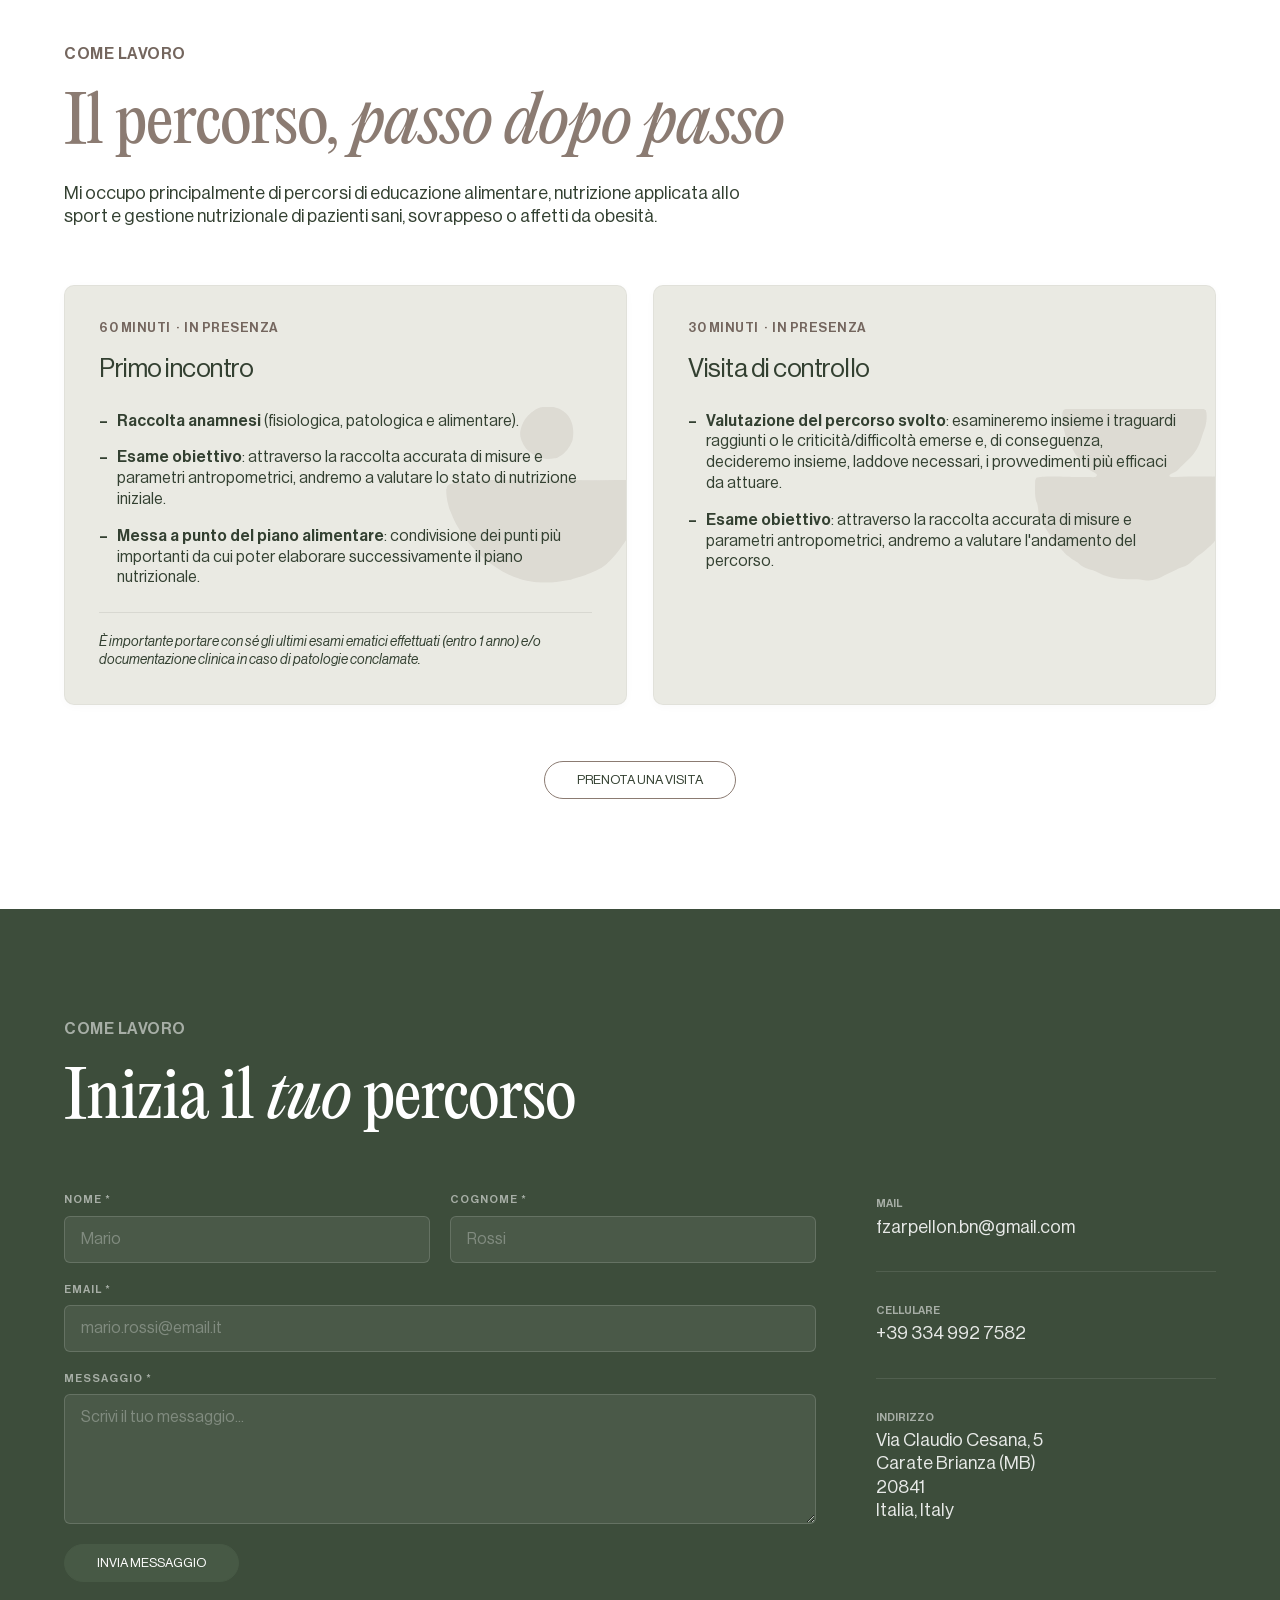
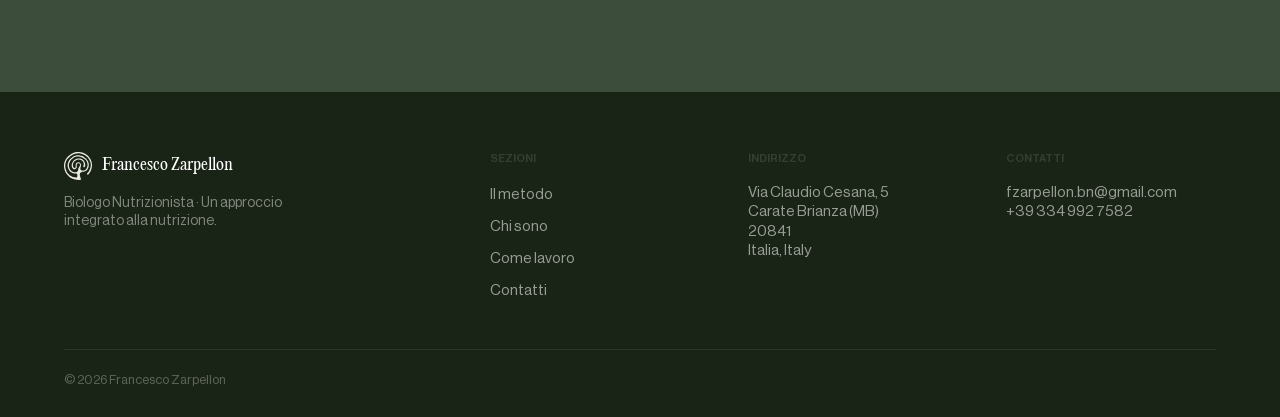
==== commit c8330590: "Add files via upload" ====
--- a/index.html
+++ b/index.html
@@ -4,6 +4,7 @@
   <meta charset="UTF-8" />
   <meta name="viewport" content="width=device-width, initial-scale=1.0" />
   <title>Francesco Zarpellon – Biologo Nutrizionista</title>
+  <link rel="icon" href="icons/logo_taupe.svg" type="image/svg+xml" />
   <link rel="stylesheet" href="style.css" />
 </head>
 <body>
@@ -101,7 +102,7 @@
           </button>
           <div class="metodo-content">
             <p class="metodo-desc">
-              Importante è condividere insieme i passi da intraprendere nel percorso al fine di raggiungere l'obiettivo, che non si misura ma si chiede pena o peso, ma sul raggiungimento di uno <strong>stato di equilibrio e di benessere generale</strong>. Si condivide insieme ogni singolo passo: soddisfazioni, critiche, insicurezze. Tale condivisione è fondamentale affinché il percorso possa essere un reale strumento di cambiamento.
+              È importante condividere insieme i passi da intraprendere nel percorso al fine di raggiungere l'obiettivo, che non si misura unicamente sulla perdita di peso, ma sul raggiungimento di uno <strong>stato di equilibrio e di benessere generale</strong>. Si condivide <strong>insieme ogni singolo passo</strong>: soddisfazioni, critiche, insicurezze. Tale condivisione è fondamentale affinché il percorso possa essere un reale strumento di cambiamento.
             </p>
           </div>
         </div>
@@ -131,7 +132,7 @@
           </button>
           <div class="metodo-content">
             <p class="metodo-desc">
-              A mio avviso, l'aspetto più importante. L'obiettivo resta sempre quello di renderti <strong>autonomo e consapevole</strong> della tua alimentazione, di conferirti una conoscenza e una consapevolezza più ampia possibile degli alimenti. E permettermi di dire, anche di renderti contento di gustare del buon cibo a tavola coi tuoi cari, consapevole che non esistono cibi "buoni o cattivi", perché innanzi tutto <strong>mangiare è un piacere</strong>!
+              A mio avviso, l'aspetto più importante. L'obiettivo resta sempre quello di renderti <strong>autonomo e consapevole</strong> della tua alimentazione, e permettimi di dire, anche di renderti contento di gustare del buon cibo a tavola coi tuoi cari, consapevole che non esistono cibi "buoni o cattivi", perché innanzi tutto <strong>mangiare è un piacere</strong>!
             </p>
           </div>
         </div>
@@ -151,9 +152,9 @@
       <div class="chisono-text fade-in">
         <span class="section-label section-label--light">Chi Sono</span>
         <h2 class="light">Ti racconto di <em>me</em></h2>
-        <p>Sono una persona semplice e genuina, "senza fronzoli". Ciò che mi interessa di più è conoscere chi ho di fronte a me, creare un <strong>rapporto di reciproca fiducia</strong> mirato alla ricerca del percorso più adeguato per ciascuno. Non esiste infatti un metodo perfetto per tutti.</p>
-        <p>Sono da sempre amante della montagna e dello sport, in particolare dell'arrampicata sportiva, disciplina praticata per tanti anni a livello agonistico. L'agonismo mi ha sempre insegnato il sacrificio e a <strong>lavorare in team</strong> per un obiettivo.</p>
-        <p>Sono da sempre appassionato della buona cucina. Preparare un buon piatto da gustare insieme alle persone care, come mia moglie o i miei amici, mi rende felice. Credo che tutto sia iniziato da quei gesti semplici e della passione che ho sempre avuto per la tavola. Desidero condividere questa mia passione affinché tutti possano apprezzare e imparare a <strong>gustare il buon cibo consapevolmente</strong>.</p>
+        <p>La mia natura spontanea e curiosa mi spinge a interessarmi a chi ho di fronte a me, a creare un rapporto di <strong>reciproca fiducia</strong> mirato alla ricerca del percorso più adeguato per ciascuno. Non esiste infatti un metodo perfetto per tutti.</p>
+        <p>Sono da sempre <strong>amante della montagna e dello sport</strong>, in particolare dell'arrampicata sportiva, disciplina praticata per tanti anni a livello agonistico. L'agonismo mi ha sempre educato al sacrificio e a lavorare in funzione di un obiettivo.</p>
+        <p>Sono da sempre <strong>appassionato della buona cucina</strong>. Preparare un buon piatto da gustare insieme alle persone care, come mia moglie o i miei amici, mi rende felice. Credo che tutto sia iniziato da quei gesti semplici e della passione che ho sempre avuto per la tavola. Desidero condividere questa mia passione affinché tutti possano apprezzare e imparare a gustare il buon cibo consapevolmente.</p>
       </div>
       
       <div class="chisono-photo fade-in">
